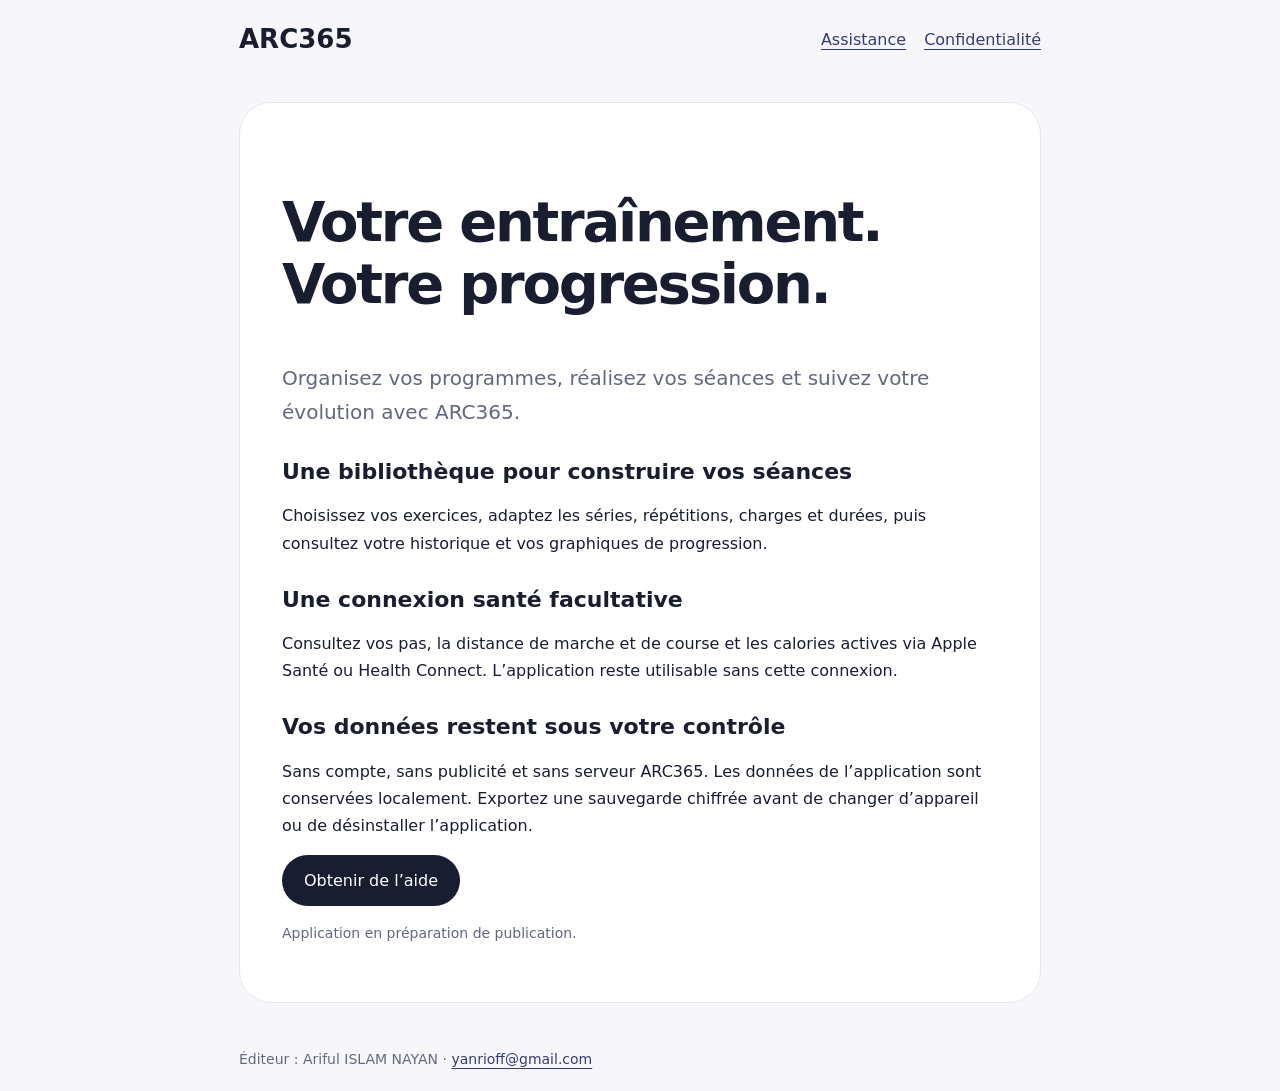
==== index.html @ 53406b8e "Publier la présentation, l’assistance et la confidentialité ARC365" ====
<!doctype html>
<html lang="fr"><head><meta charset="utf-8"><meta name="viewport" content="width=device-width,initial-scale=1"><title>Vos entraînements, sur votre appareil — ARC365</title><meta name="description" content="ARC365 : programmes d’entraînement, suivi des séances et activité quotidienne. Assistance et confidentialité."><link rel="stylesheet" href="style.css"></head>
<body><header><a class="brand" href="index.html">ARC365</a><nav aria-label="Navigation"><a href="support.html">Assistance</a><a href="privacy.html">Confidentialité</a></nav></header><main><article><h1>Votre entraînement.<br>Votre progression.</h1><p class="intro">Organisez vos programmes, réalisez vos séances et suivez votre évolution avec ARC365.</p><h2>Une bibliothèque pour construire vos séances</h2><p>Choisissez vos exercices, adaptez les séries, répétitions, charges et durées, puis consultez votre historique et vos graphiques de progression.</p><h2>Une connexion santé facultative</h2><p>Consultez vos pas, la distance de marche et de course et les calories actives via Apple Santé ou Health Connect. L’application reste utilisable sans cette connexion.</p><h2>Vos données restent sous votre contrôle</h2><p>Sans compte, sans publicité et sans serveur ARC365. Les données de l’application sont conservées localement. Exportez une sauvegarde chiffrée avant de changer d’appareil ou de désinstaller l’application.</p><p><a class="pill" href="support.html">Obtenir de l’aide</a></p><p class="date">Application en préparation de publication.</p></article></main><footer>Éditeur : Ariful ISLAM NAYAN · <a href="mailto:yanrioff@gmail.com">yanrioff@gmail.com</a></footer></body></html>
---- style.css ----
:root{font-family:system-ui,sans-serif;color:#191d30;background:#f7f7fb}*{box-sizing:border-box}body{margin:0}main,header,footer{max-width:850px;margin:auto;padding:24px}header{display:flex;align-items:center;justify-content:space-between;gap:20px;flex-wrap:wrap}a{color:#343b78;text-underline-offset:4px}nav{display:flex;gap:18px;flex-wrap:wrap}.brand{font-weight:850;font-size:26px;text-decoration:none;color:#191d30}h1{font-size:clamp(32px,7vw,56px);line-height:1.1;letter-spacing:-.04em}h2{font-size:22px;margin-top:30px}p,li{line-height:1.7}article{padding:clamp(22px,5vw,42px);background:white;border-radius:32px;border:1px solid #e7e7ef}.intro{font-size:20px;color:#62687d}.pill{display:inline-block;padding:12px 22px;background:#191d30;color:white;border-radius:999px;text-decoration:none}footer{font-size:14px;color:#62687d}.date{color:#62687d;font-size:14px}:focus-visible{outline:3px solid #6056b5;outline-offset:4px}
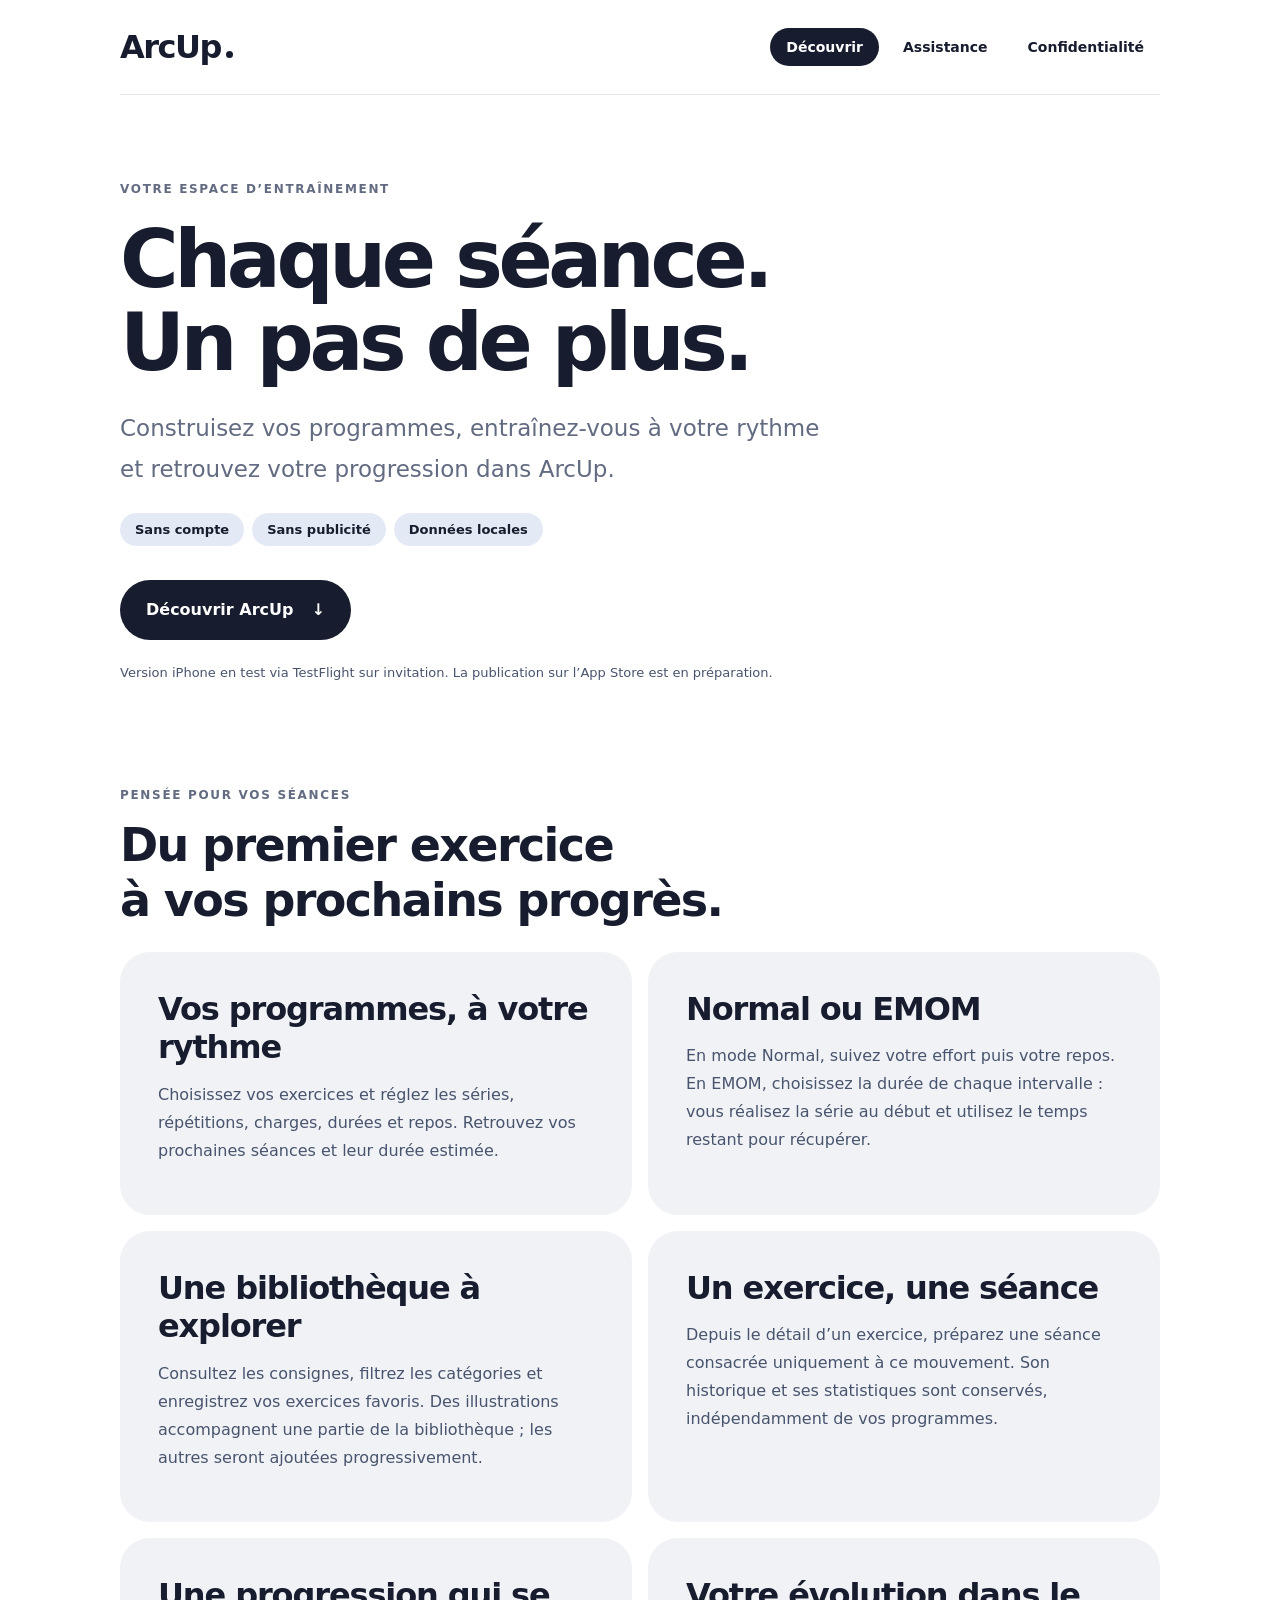
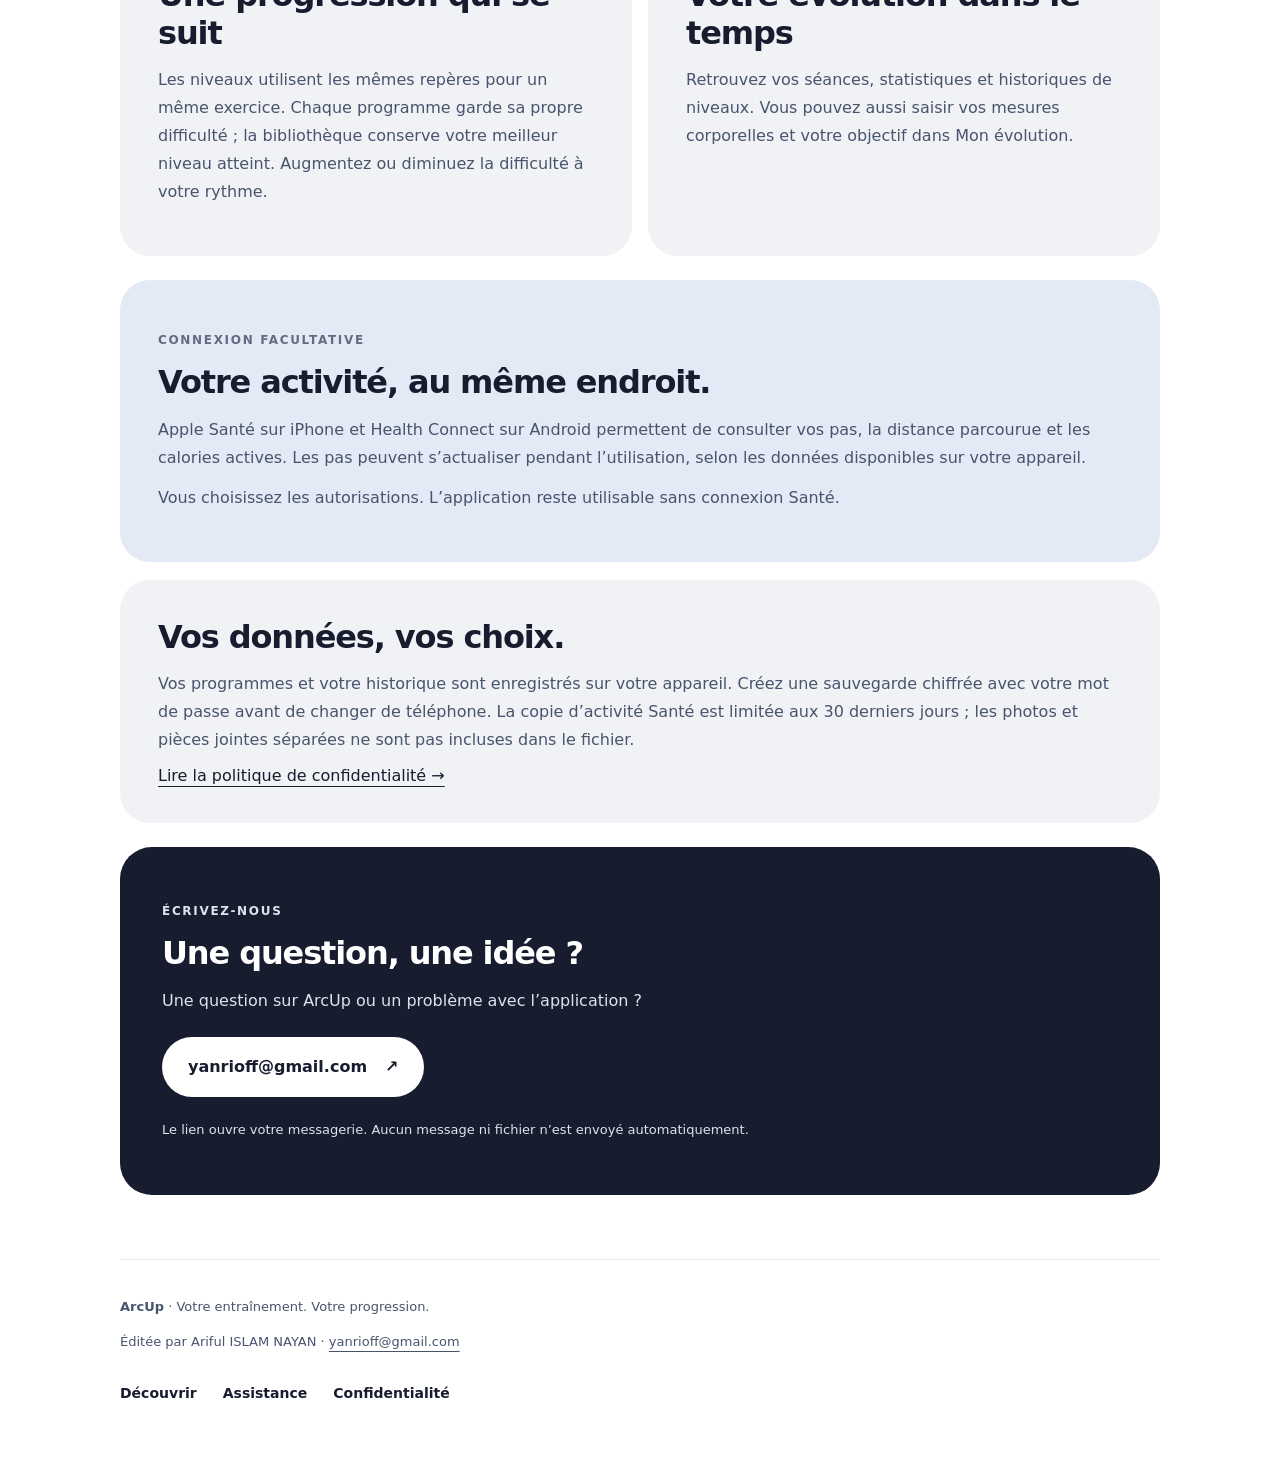
==== commit 88fa1623: "Mettre les pages publiques à jour pour ArcUp" ====
--- a/index.html
+++ b/index.html
@@ -1,3 +1,12 @@
 <!doctype html>
-<html lang="fr"><head><meta charset="utf-8"><meta name="viewport" content="width=device-width,initial-scale=1"><title>Vos entraînements, sur votre appareil — ARC365</title><meta name="description" content="ARC365 : programmes d’entraînement, suivi des séances et activité quotidienne. Assistance et confidentialité."><link rel="stylesheet" href="style.css"></head>
-<body><header><a class="brand" href="index.html">ARC365</a><nav aria-label="Navigation"><a href="support.html">Assistance</a><a href="privacy.html">Confidentialité</a></nav></header><main><article><h1>Votre entraînement.<br>Votre progression.</h1><p class="intro">Organisez vos programmes, réalisez vos séances et suivez votre évolution avec ARC365.</p><h2>Une bibliothèque pour construire vos séances</h2><p>Choisissez vos exercices, adaptez les séries, répétitions, charges et durées, puis consultez votre historique et vos graphiques de progression.</p><h2>Une connexion santé facultative</h2><p>Consultez vos pas, la distance de marche et de course et les calories actives via Apple Santé ou Health Connect. L’application reste utilisable sans cette connexion.</p><h2>Vos données restent sous votre contrôle</h2><p>Sans compte, sans publicité et sans serveur ARC365. Les données de l’application sont conservées localement. Exportez une sauvegarde chiffrée avant de changer d’appareil ou de désinstaller l’application.</p><p><a class="pill" href="support.html">Obtenir de l’aide</a></p><p class="date">Application en préparation de publication.</p></article></main><footer>Éditeur : Ariful ISLAM NAYAN · <a href="mailto:yanrioff@gmail.com">yanrioff@gmail.com</a></footer></body></html>+<html lang="fr"><head><meta charset="utf-8"><meta name="viewport" content="width=device-width,initial-scale=1"><meta name="color-scheme" content="light"><meta name="referrer" content="strict-origin-when-cross-origin"><title>Votre entraînement, votre progression — ArcUp</title><meta name="description" content="Programmes, séances Normal et EMOM, exercices favoris et suivi de progression. Découvrez ArcUp, sans compte ni publicité."><link rel="stylesheet" href="style.css"></head><body><a class="skip" href="#contenu">Aller au contenu</a><header><a class="brand" href="index.html">ArcUp<span class="brand-dot" aria-hidden="true"></span></a><nav aria-label="Navigation principale"><a href="index.html" aria-current="page">Découvrir</a><a href="support.html">Assistance</a><a href="privacy.html">Confidentialité</a></nav></header><main id="contenu">
+<section class="hero"><p class="eyebrow">Votre espace d’entraînement</p><h1>Chaque séance.<br>Un pas de plus.</h1><p class="intro">Construisez vos programmes, entraînez-vous à votre rythme et retrouvez votre progression dans ArcUp.</p><div class="pills"><span>Sans compte</span><span>Sans publicité</span><span>Données locales</span></div><a class="pill" href="#fonctionnalites">Découvrir ArcUp <span aria-hidden="true">↓</span></a><p class="small">Version iPhone en test via TestFlight sur invitation. La publication sur l’App Store est en préparation.</p></section>
+<div class="section-heading" id="fonctionnalites"><p class="eyebrow">Pensée pour vos séances</p><h2>Du premier exercice<br>à vos prochains progrès.</h2></div><div class="grid">
+<section class="card"><h2>Vos programmes, à votre rythme</h2><p>Choisissez vos exercices et réglez les séries, répétitions, charges, durées et repos. Retrouvez vos prochaines séances et leur durée estimée.</p></section>
+<section class="card"><h2>Normal ou EMOM</h2><p>En mode Normal, suivez votre effort puis votre repos. En EMOM, choisissez la durée de chaque intervalle : vous réalisez la série au début et utilisez le temps restant pour récupérer.</p></section>
+<section class="card"><h2>Une bibliothèque à explorer</h2><p>Consultez les consignes, filtrez les catégories et enregistrez vos exercices favoris. Des illustrations accompagnent une partie de la bibliothèque ; les autres seront ajoutées progressivement.</p></section>
+<section class="card"><h2>Un exercice, une séance</h2><p>Depuis le détail d’un exercice, préparez une séance consacrée uniquement à ce mouvement. Son historique et ses statistiques sont conservés, indépendamment de vos programmes.</p></section>
+<section class="card"><h2>Une progression qui se suit</h2><p>Les niveaux utilisent les mêmes repères pour un même exercice. Chaque programme garde sa propre difficulté ; la bibliothèque conserve votre meilleur niveau atteint. Augmentez ou diminuez la difficulté à votre rythme.</p></section>
+<section class="card"><h2>Votre évolution dans le temps</h2><p>Retrouvez vos séances, statistiques et historiques de niveaux. Vous pouvez aussi saisir vos mesures corporelles et votre objectif dans Mon évolution.</p></section></div>
+<section class="card tinted"><p class="eyebrow">Connexion facultative</p><h2>Votre activité, au même endroit.</h2><p>Apple Santé sur iPhone et Health Connect sur Android permettent de consulter vos pas, la distance parcourue et les calories actives. Les pas peuvent s’actualiser pendant l’utilisation, selon les données disponibles sur votre appareil.</p><p>Vous choisissez les autorisations. L’application reste utilisable sans connexion Santé.</p></section>
+<section class="card"><h2>Vos données, vos choix.</h2><p>Vos programmes et votre historique sont enregistrés sur votre appareil. Créez une sauvegarde chiffrée avec votre mot de passe avant de changer de téléphone. La copie d’activité Santé est limitée aux 30 derniers jours ; les photos et pièces jointes séparées ne sont pas incluses dans le fichier.</p><a href="privacy.html">Lire la politique de confidentialité →</a></section><section class="contact"><p class="eyebrow">Écrivez-nous</p><h2>Une question, une idée ?</h2><p>Une question sur ArcUp ou un problème avec l’application ?</p><a class="pill light" href="mailto:yanrioff@gmail.com?subject=Assistance%20ArcUp">yanrioff@gmail.com <span aria-hidden="true">↗</span></a><p class="small">Le lien ouvre votre messagerie. Aucun message ni fichier n’est envoyé automatiquement.</p></section></main><footer><p><strong>ArcUp</strong> · Votre entraînement. Votre progression.</p><p>Éditée par Ariful ISLAM NAYAN · <a href="mailto:yanrioff@gmail.com">yanrioff@gmail.com</a></p><nav aria-label="Liens utiles"><a href="index.html" aria-current="page">Découvrir</a><a href="support.html">Assistance</a><a href="privacy.html">Confidentialité</a></nav></footer></body></html>
--- a/style.css
+++ b/style.css
@@ -1 +1 @@
-:root{font-family:system-ui,sans-serif;color:#191d30;background:#f7f7fb}*{box-sizing:border-box}body{margin:0}main,header,footer{max-width:850px;margin:auto;padding:24px}header{display:flex;align-items:center;justify-content:space-between;gap:20px;flex-wrap:wrap}a{color:#343b78;text-underline-offset:4px}nav{display:flex;gap:18px;flex-wrap:wrap}.brand{font-weight:850;font-size:26px;text-decoration:none;color:#191d30}h1{font-size:clamp(32px,7vw,56px);line-height:1.1;letter-spacing:-.04em}h2{font-size:22px;margin-top:30px}p,li{line-height:1.7}article{padding:clamp(22px,5vw,42px);background:white;border-radius:32px;border:1px solid #e7e7ef}.intro{font-size:20px;color:#62687d}.pill{display:inline-block;padding:12px 22px;background:#191d30;color:white;border-radius:999px;text-decoration:none}footer{font-size:14px;color:#62687d}.date{color:#62687d;font-size:14px}:focus-visible{outline:3px solid #6056b5;outline-offset:4px}
+:root{font-family:system-ui,-apple-system,BlinkMacSystemFont,"Segoe UI",sans-serif;color:#171c2e;background:#fff;font-synthesis:none}*{box-sizing:border-box}body{margin:0}header,main,footer{width:min(100% - 40px,1040px);margin:auto}header{padding:28px 0;display:flex;justify-content:space-between;align-items:center;gap:24px;flex-wrap:wrap;border-bottom:1px solid #e2e6ee}a{color:inherit;text-underline-offset:5px}nav{display:flex;flex-wrap:wrap;gap:8px}nav a{padding:11px 16px;border-radius:999px;text-decoration:none;font-size:14px;font-weight:650}nav a[aria-current=page]{background:#171c2e;color:#fff}.brand{font-size:32px;font-weight:850;text-decoration:none;letter-spacing:-1.5px;display:flex;gap:5px;align-items:baseline}.brand-dot{width:7px;height:7px;border-radius:50%;background:#171c2e}main{padding-bottom:40px}.hero{padding:72px 0 48px;max-width:850px}.hero.compact{padding:56px 0 30px}h1{font-size:clamp(40px,7.5vw,80px);line-height:1.04;letter-spacing:-.055em;margin:18px 0 24px}h2{font-size:clamp(23px,3vw,32px);line-height:1.2;letter-spacing:-.035em;margin:0 0 14px}p{line-height:1.75;margin:12px 0;color:#48546d}.intro{font-size:clamp(18px,2.5vw,23px);max-width:710px;color:#626b81}.eyebrow{font-size:12px;text-transform:uppercase;letter-spacing:.14em;font-weight:750;color:#626b81}.pills{display:flex;flex-wrap:wrap;gap:8px;margin:24px 0}.pills span{background:#e4eaf5;padding:9px 15px;border-radius:999px;font-size:13px;font-weight:650}.pill{display:inline-flex;align-items:center;justify-content:center;gap:18px;min-height:60px;padding:18px 26px;border-radius:999px;background:#171c2e;color:#fff;font-weight:750;text-decoration:none;margin:10px 0}.pill.light{background:white;color:#171c2e;overflow-wrap:anywhere}.small{font-size:13px;max-width:670px}.section-heading{margin:40px 0 24px}.section-heading h2{font-size:clamp(30px,5vw,46px)}.grid{display:grid;grid-template-columns:repeat(2,minmax(0,1fr));gap:16px;margin:0 0 24px}.card{padding:clamp(24px,4vw,38px);border-radius:30px;background:#f0f2f6;margin:18px 0}.grid .card{margin:0}.tinted{background:#e4eaf5}.contact{border-radius:32px;background:#171c2e;color:white;padding:clamp(26px,4vw,42px);margin:24px 0}.contact p{color:#dde2ed}.contact h2{color:white}footer{border-top:1px solid #e2e6ee;padding:24px 0 36px;font-size:13px}footer nav{margin:20px 0}footer nav a{padding-left:0;padding-right:18px;background:none!important;color:#171c2e!important}a:focus-visible{outline:3px solid #687da7;outline-offset:5px}.skip{position:absolute;left:20px;top:-80px;padding:12px;background:white}.skip:focus{top:8px;z-index:10}@media(max-width:640px){header,main,footer{width:calc(100% - 32px)}header{gap:18px;padding:24px 0}header nav{gap:2px}nav a{padding:10px 12px;font-size:13px}.hero{padding:42px 0 26px}.grid{grid-template-columns:1fr}.card{border-radius:26px}.pill{width:100%;font-size:15px}.hero .small{margin-top:18px}.contact{border-radius:26px}}@media(prefers-reduced-motion:no-preference){html{scroll-behavior:smooth}}
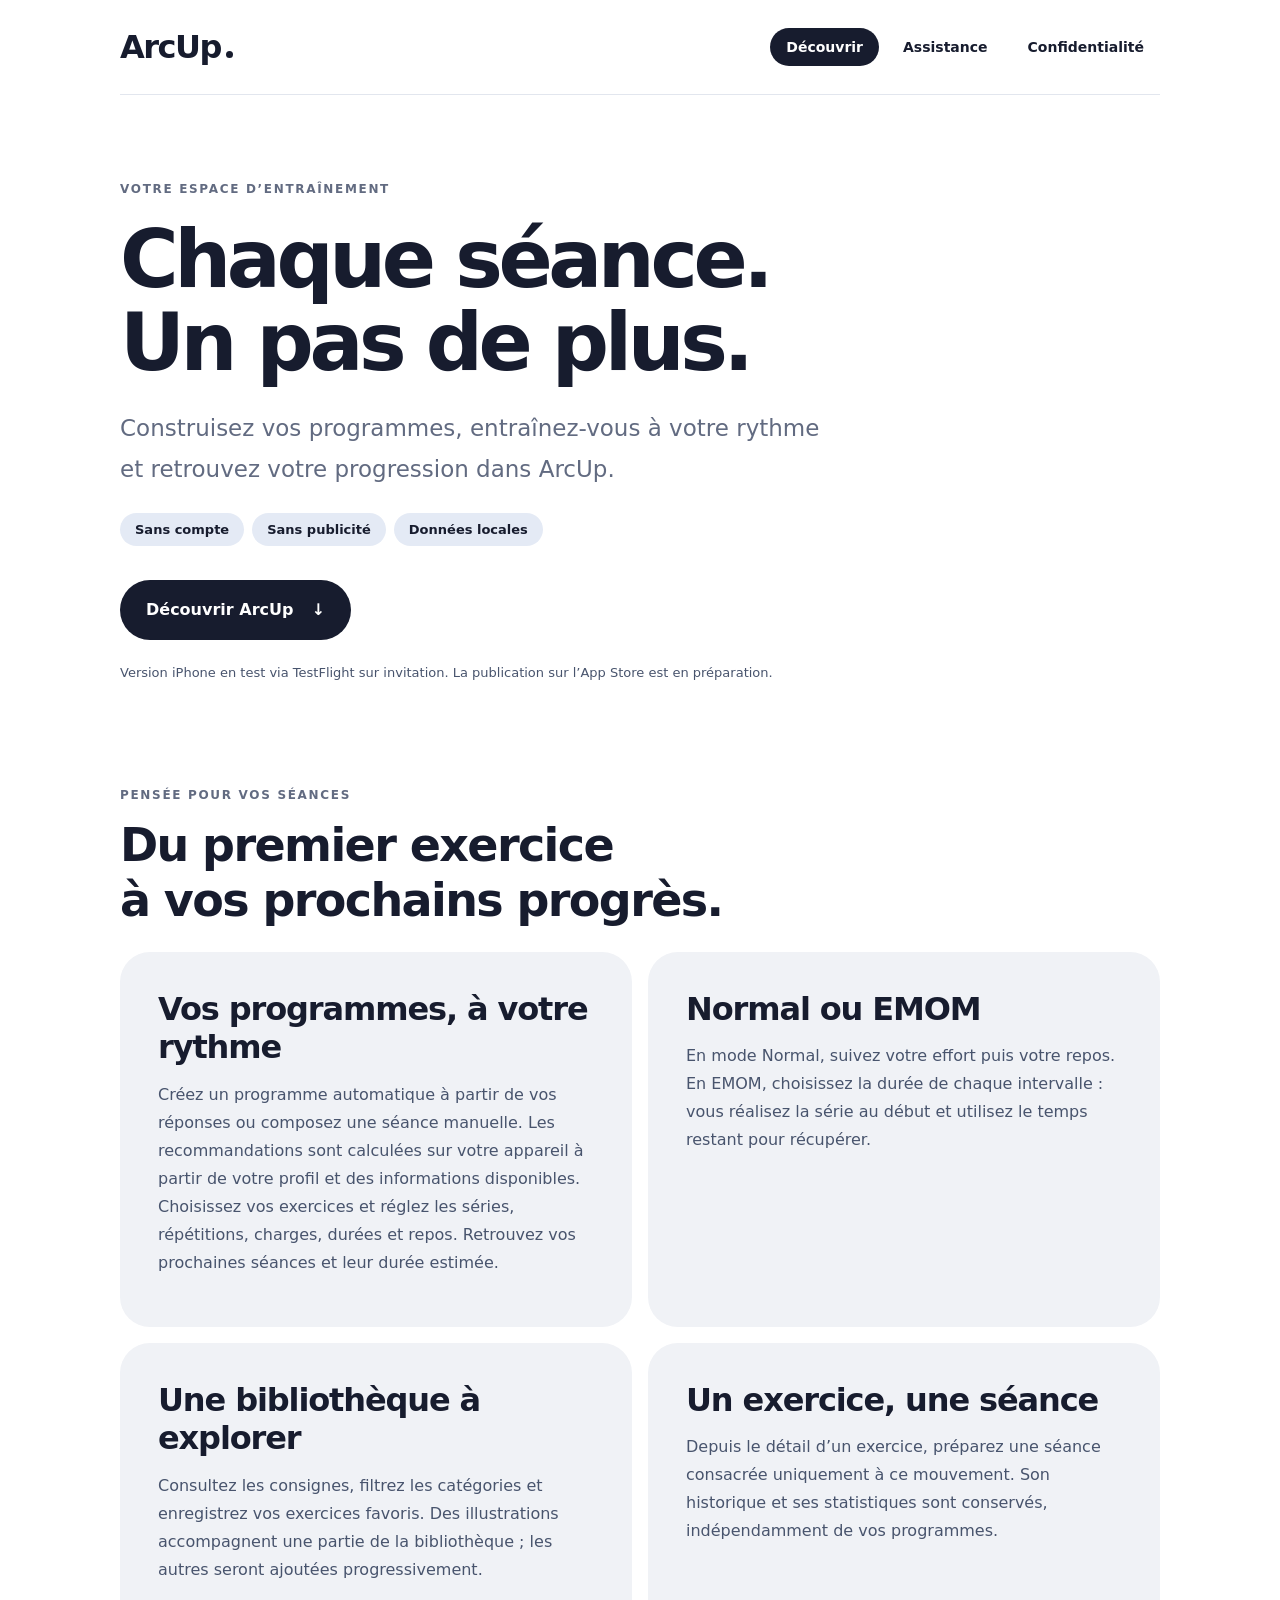
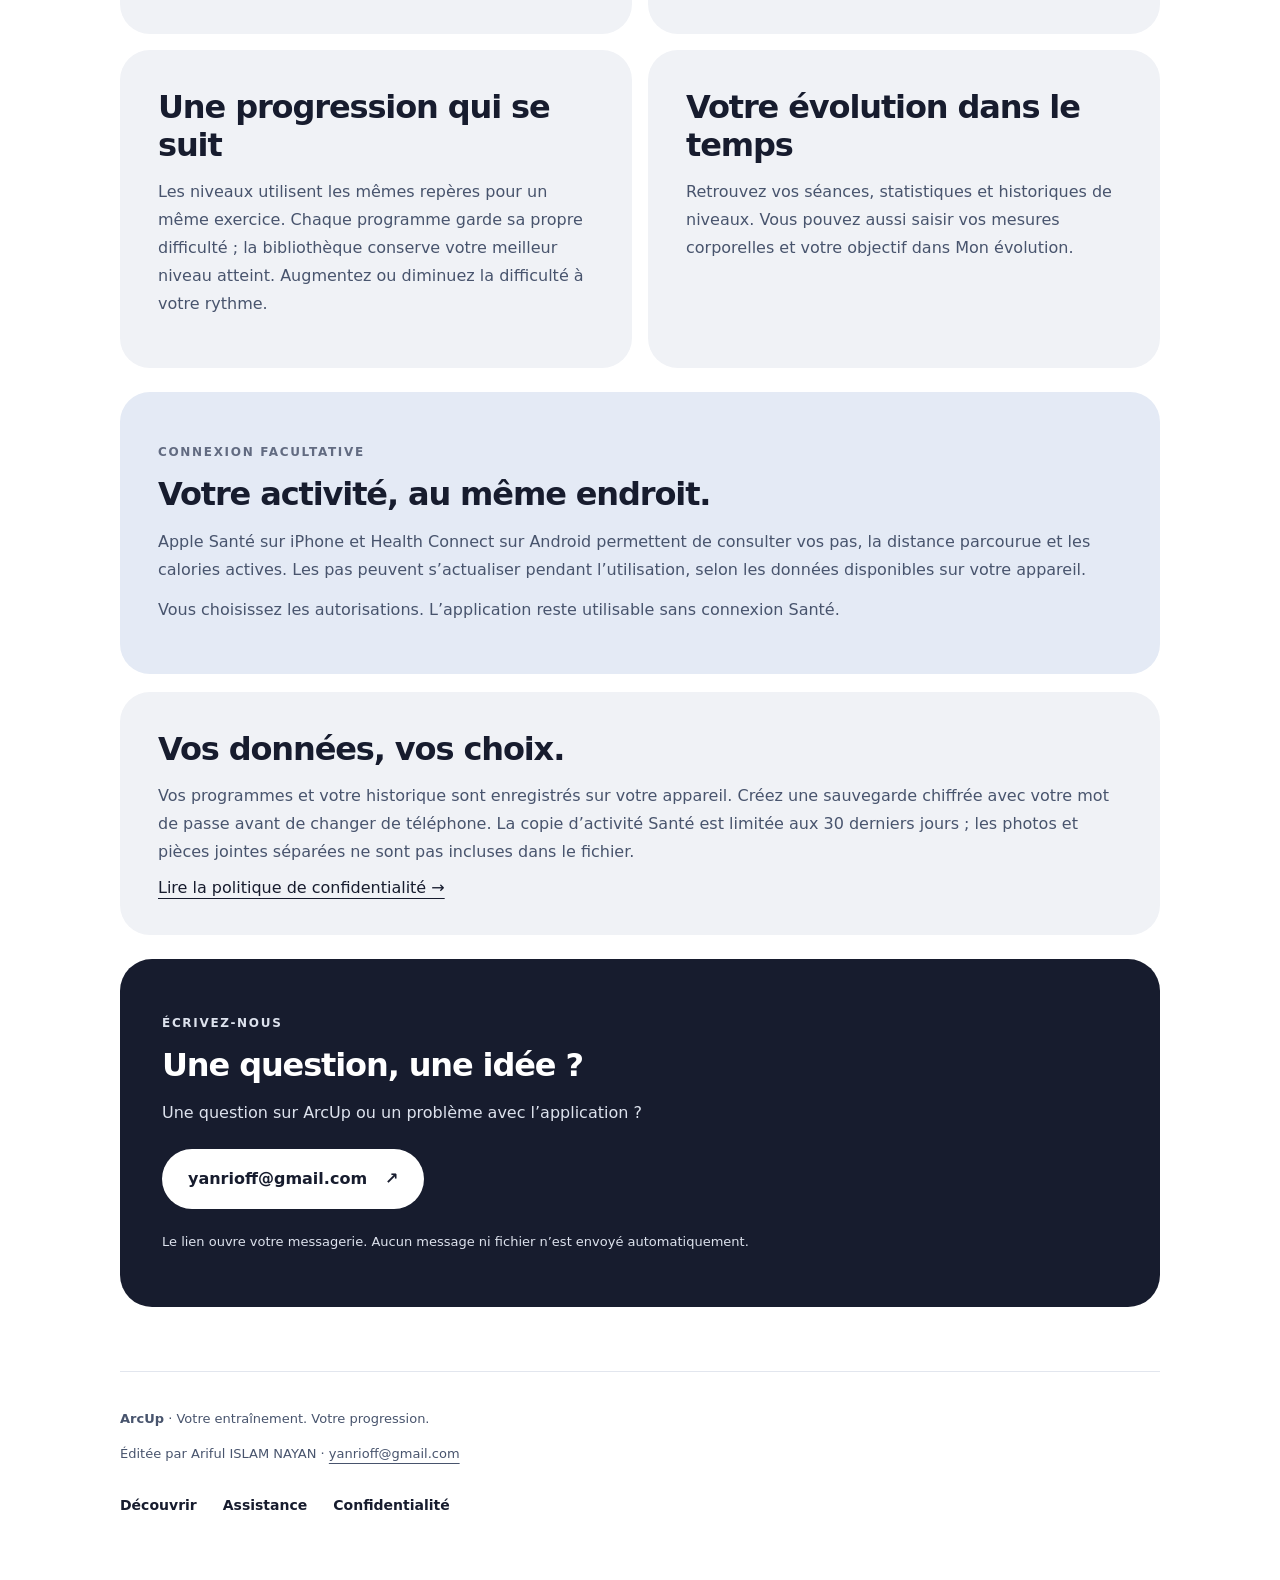
==== commit df132396: "Clarifier la personnalisation locale et la confidentialité" ====
--- a/index.html
+++ b/index.html
@@ -2,7 +2,7 @@
 <html lang="fr"><head><meta charset="utf-8"><meta name="viewport" content="width=device-width,initial-scale=1"><meta name="color-scheme" content="light"><meta name="referrer" content="strict-origin-when-cross-origin"><title>Votre entraînement, votre progression — ArcUp</title><meta name="description" content="Programmes, séances Normal et EMOM, exercices favoris et suivi de progression. Découvrez ArcUp, sans compte ni publicité."><link rel="stylesheet" href="style.css"></head><body><a class="skip" href="#contenu">Aller au contenu</a><header><a class="brand" href="index.html">ArcUp<span class="brand-dot" aria-hidden="true"></span></a><nav aria-label="Navigation principale"><a href="index.html" aria-current="page">Découvrir</a><a href="support.html">Assistance</a><a href="privacy.html">Confidentialité</a></nav></header><main id="contenu">
 <section class="hero"><p class="eyebrow">Votre espace d’entraînement</p><h1>Chaque séance.<br>Un pas de plus.</h1><p class="intro">Construisez vos programmes, entraînez-vous à votre rythme et retrouvez votre progression dans ArcUp.</p><div class="pills"><span>Sans compte</span><span>Sans publicité</span><span>Données locales</span></div><a class="pill" href="#fonctionnalites">Découvrir ArcUp <span aria-hidden="true">↓</span></a><p class="small">Version iPhone en test via TestFlight sur invitation. La publication sur l’App Store est en préparation.</p></section>
 <div class="section-heading" id="fonctionnalites"><p class="eyebrow">Pensée pour vos séances</p><h2>Du premier exercice<br>à vos prochains progrès.</h2></div><div class="grid">
-<section class="card"><h2>Vos programmes, à votre rythme</h2><p>Choisissez vos exercices et réglez les séries, répétitions, charges, durées et repos. Retrouvez vos prochaines séances et leur durée estimée.</p></section>
+<section class="card"><h2>Vos programmes, à votre rythme</h2><p>Créez un programme automatique à partir de vos réponses ou composez une séance manuelle. Les recommandations sont calculées sur votre appareil à partir de votre profil et des informations disponibles. Choisissez vos exercices et réglez les séries, répétitions, charges, durées et repos. Retrouvez vos prochaines séances et leur durée estimée.</p></section>
 <section class="card"><h2>Normal ou EMOM</h2><p>En mode Normal, suivez votre effort puis votre repos. En EMOM, choisissez la durée de chaque intervalle : vous réalisez la série au début et utilisez le temps restant pour récupérer.</p></section>
 <section class="card"><h2>Une bibliothèque à explorer</h2><p>Consultez les consignes, filtrez les catégories et enregistrez vos exercices favoris. Des illustrations accompagnent une partie de la bibliothèque ; les autres seront ajoutées progressivement.</p></section>
 <section class="card"><h2>Un exercice, une séance</h2><p>Depuis le détail d’un exercice, préparez une séance consacrée uniquement à ce mouvement. Son historique et ses statistiques sont conservés, indépendamment de vos programmes.</p></section>
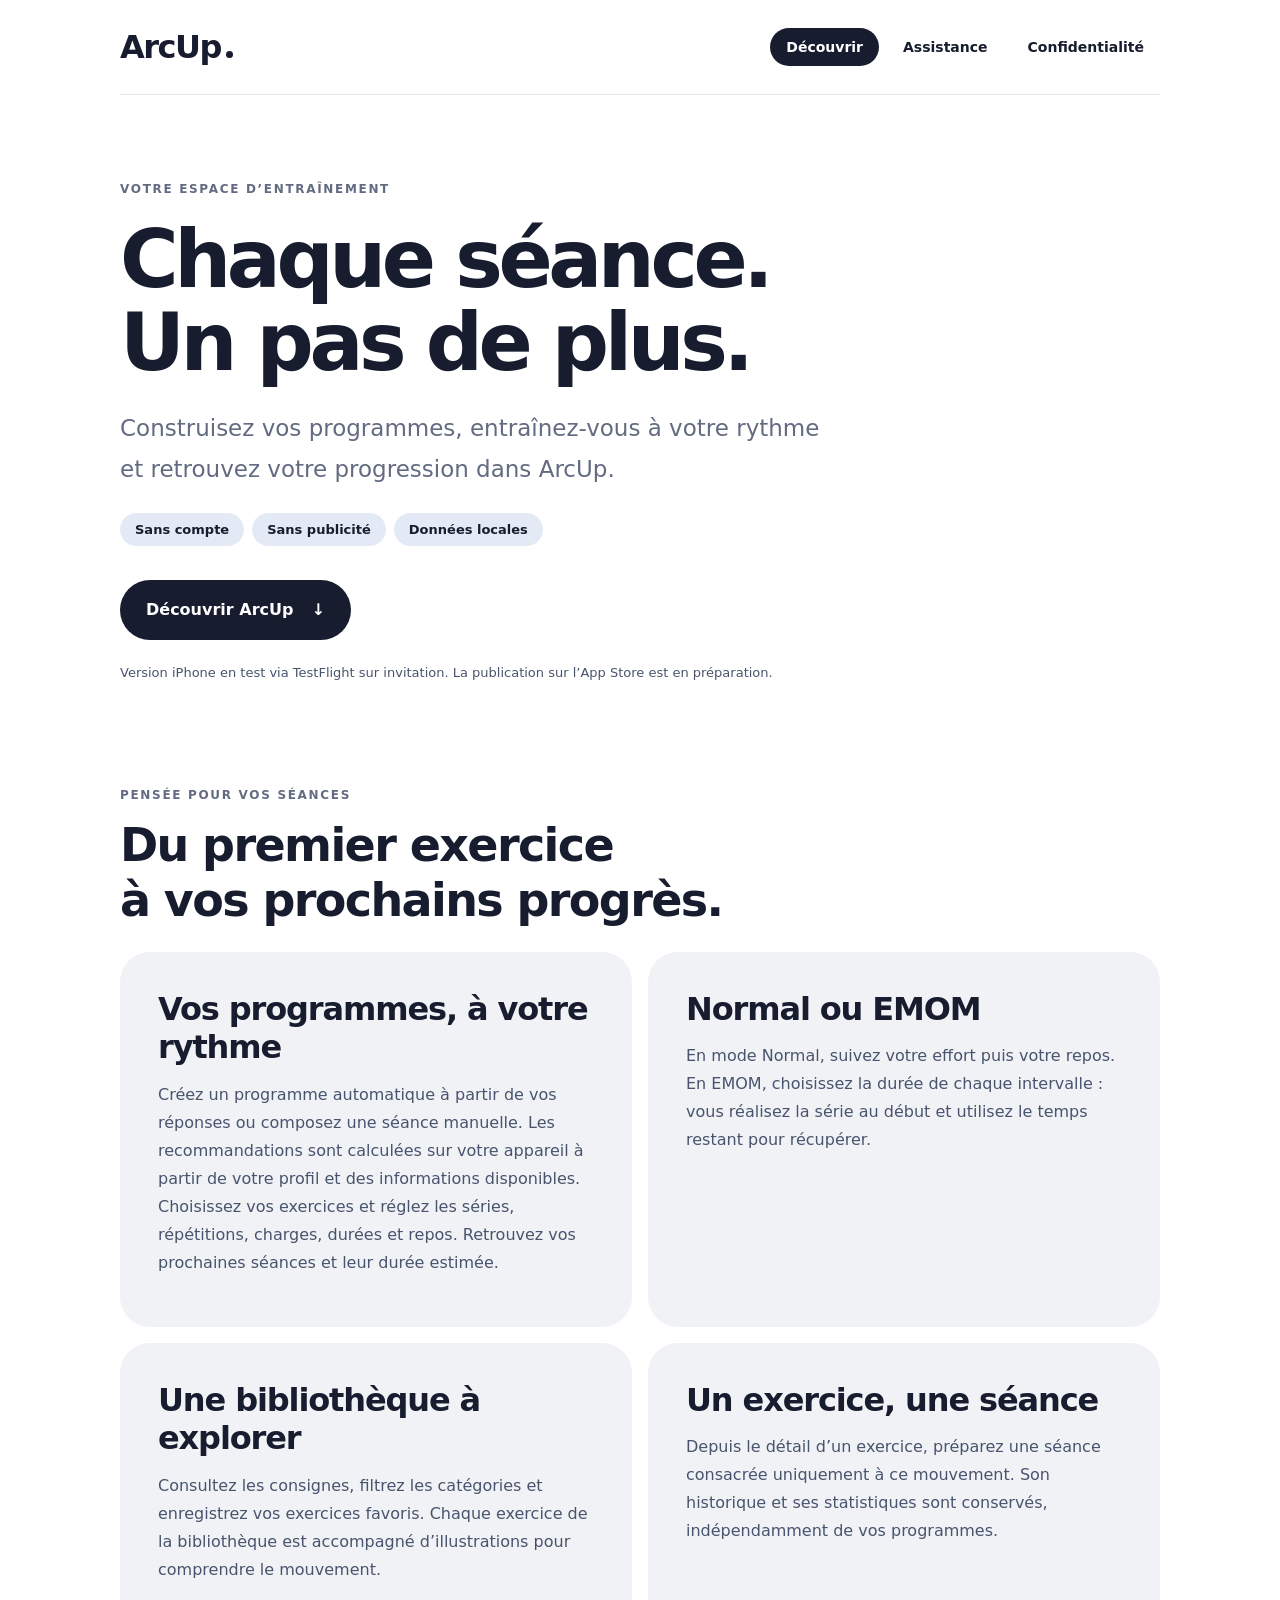
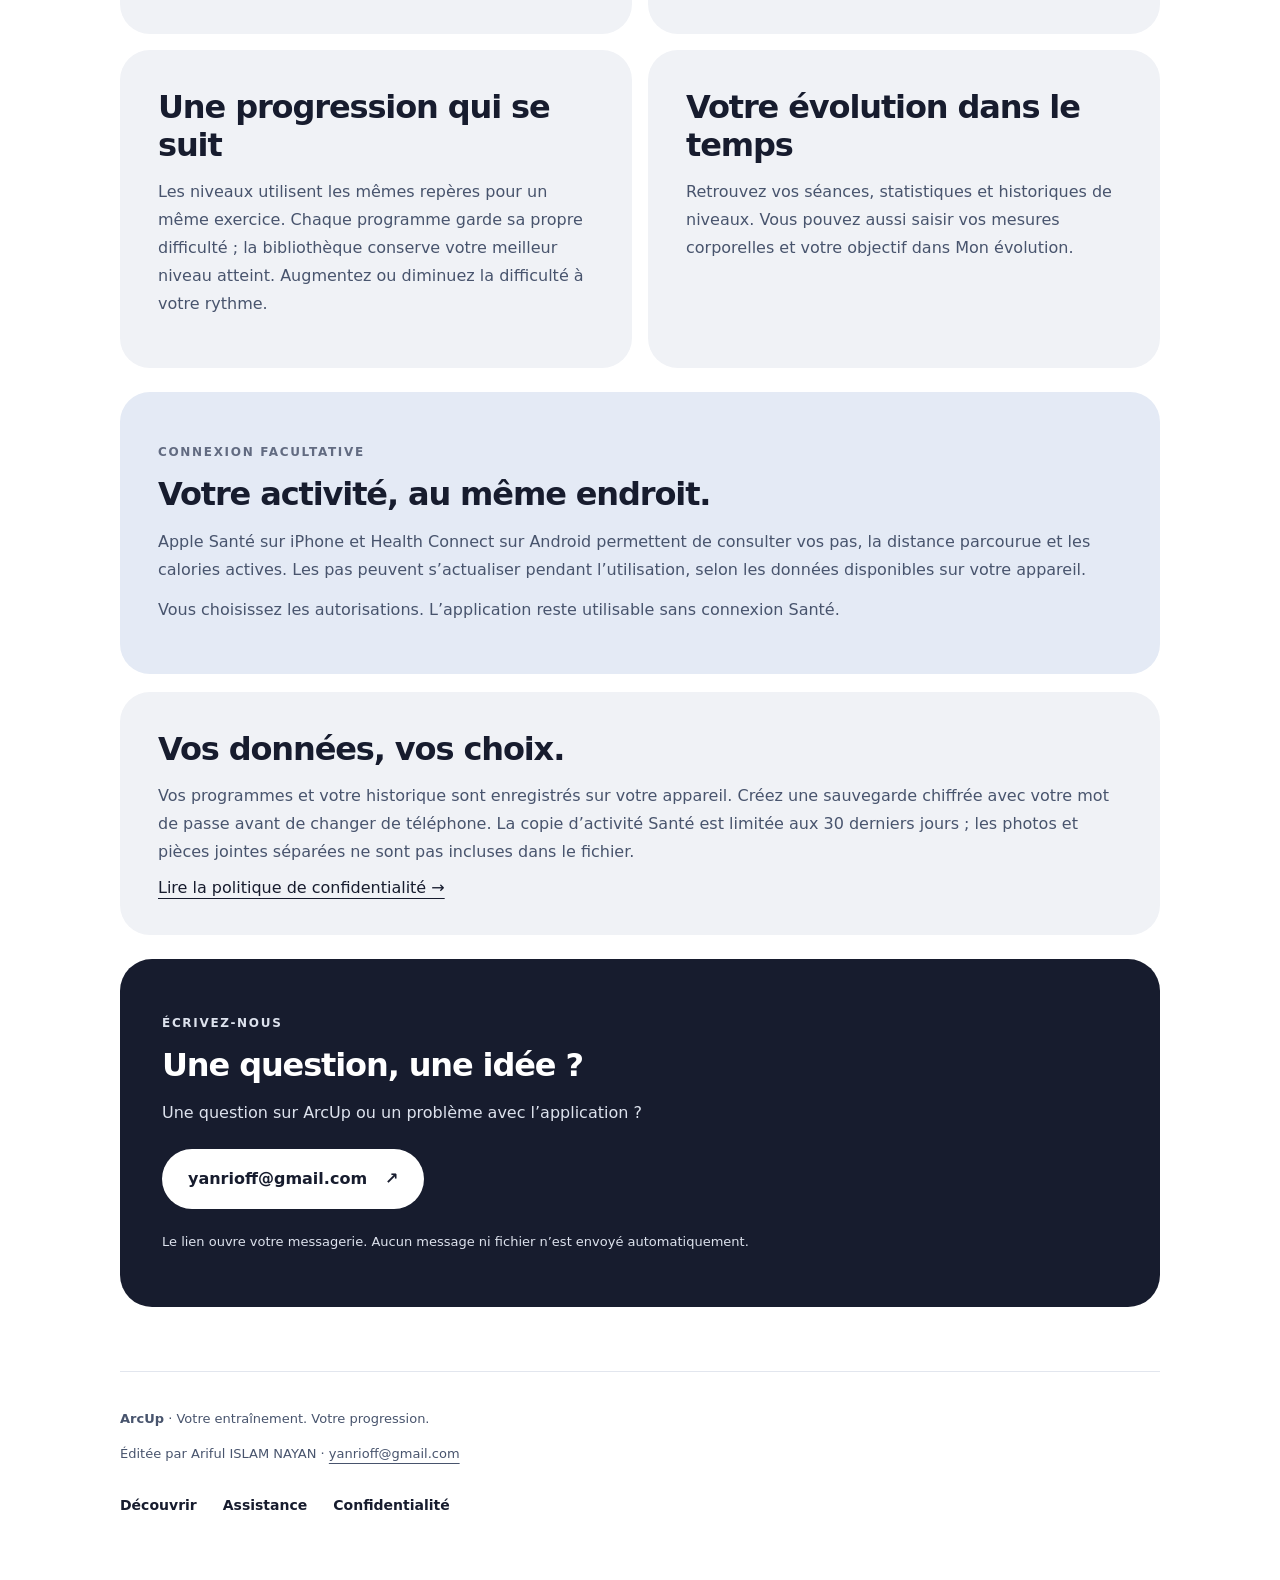
==== commit 62484f4c: "Actualiser la présentation de la bibliothèque illustrée" ====
--- a/index.html
+++ b/index.html
@@ -4,9 +4,10 @@
 <div class="section-heading" id="fonctionnalites"><p class="eyebrow">Pensée pour vos séances</p><h2>Du premier exercice<br>à vos prochains progrès.</h2></div><div class="grid">
 <section class="card"><h2>Vos programmes, à votre rythme</h2><p>Créez un programme automatique à partir de vos réponses ou composez une séance manuelle. Les recommandations sont calculées sur votre appareil à partir de votre profil et des informations disponibles. Choisissez vos exercices et réglez les séries, répétitions, charges, durées et repos. Retrouvez vos prochaines séances et leur durée estimée.</p></section>
 <section class="card"><h2>Normal ou EMOM</h2><p>En mode Normal, suivez votre effort puis votre repos. En EMOM, choisissez la durée de chaque intervalle : vous réalisez la série au début et utilisez le temps restant pour récupérer.</p></section>
-<section class="card"><h2>Une bibliothèque à explorer</h2><p>Consultez les consignes, filtrez les catégories et enregistrez vos exercices favoris. Des illustrations accompagnent une partie de la bibliothèque ; les autres seront ajoutées progressivement.</p></section>
+<section class="card"><h2>Une bibliothèque à explorer</h2><p>Consultez les consignes, filtrez les catégories et enregistrez vos exercices favoris. Chaque exercice de la bibliothèque est accompagné d’illustrations pour comprendre le mouvement.</p></section>
 <section class="card"><h2>Un exercice, une séance</h2><p>Depuis le détail d’un exercice, préparez une séance consacrée uniquement à ce mouvement. Son historique et ses statistiques sont conservés, indépendamment de vos programmes.</p></section>
 <section class="card"><h2>Une progression qui se suit</h2><p>Les niveaux utilisent les mêmes repères pour un même exercice. Chaque programme garde sa propre difficulté ; la bibliothèque conserve votre meilleur niveau atteint. Augmentez ou diminuez la difficulté à votre rythme.</p></section>
 <section class="card"><h2>Votre évolution dans le temps</h2><p>Retrouvez vos séances, statistiques et historiques de niveaux. Vous pouvez aussi saisir vos mesures corporelles et votre objectif dans Mon évolution.</p></section></div>
 <section class="card tinted"><p class="eyebrow">Connexion facultative</p><h2>Votre activité, au même endroit.</h2><p>Apple Santé sur iPhone et Health Connect sur Android permettent de consulter vos pas, la distance parcourue et les calories actives. Les pas peuvent s’actualiser pendant l’utilisation, selon les données disponibles sur votre appareil.</p><p>Vous choisissez les autorisations. L’application reste utilisable sans connexion Santé.</p></section>
 <section class="card"><h2>Vos données, vos choix.</h2><p>Vos programmes et votre historique sont enregistrés sur votre appareil. Créez une sauvegarde chiffrée avec votre mot de passe avant de changer de téléphone. La copie d’activité Santé est limitée aux 30 derniers jours ; les photos et pièces jointes séparées ne sont pas incluses dans le fichier.</p><a href="privacy.html">Lire la politique de confidentialité →</a></section><section class="contact"><p class="eyebrow">Écrivez-nous</p><h2>Une question, une idée ?</h2><p>Une question sur ArcUp ou un problème avec l’application ?</p><a class="pill light" href="mailto:yanrioff@gmail.com?subject=Assistance%20ArcUp">yanrioff@gmail.com <span aria-hidden="true">↗</span></a><p class="small">Le lien ouvre votre messagerie. Aucun message ni fichier n’est envoyé automatiquement.</p></section></main><footer><p><strong>ArcUp</strong> · Votre entraînement. Votre progression.</p><p>Éditée par Ariful ISLAM NAYAN · <a href="mailto:yanrioff@gmail.com">yanrioff@gmail.com</a></p><nav aria-label="Liens utiles"><a href="index.html" aria-current="page">Découvrir</a><a href="support.html">Assistance</a><a href="privacy.html">Confidentialité</a></nav></footer></body></html>
+
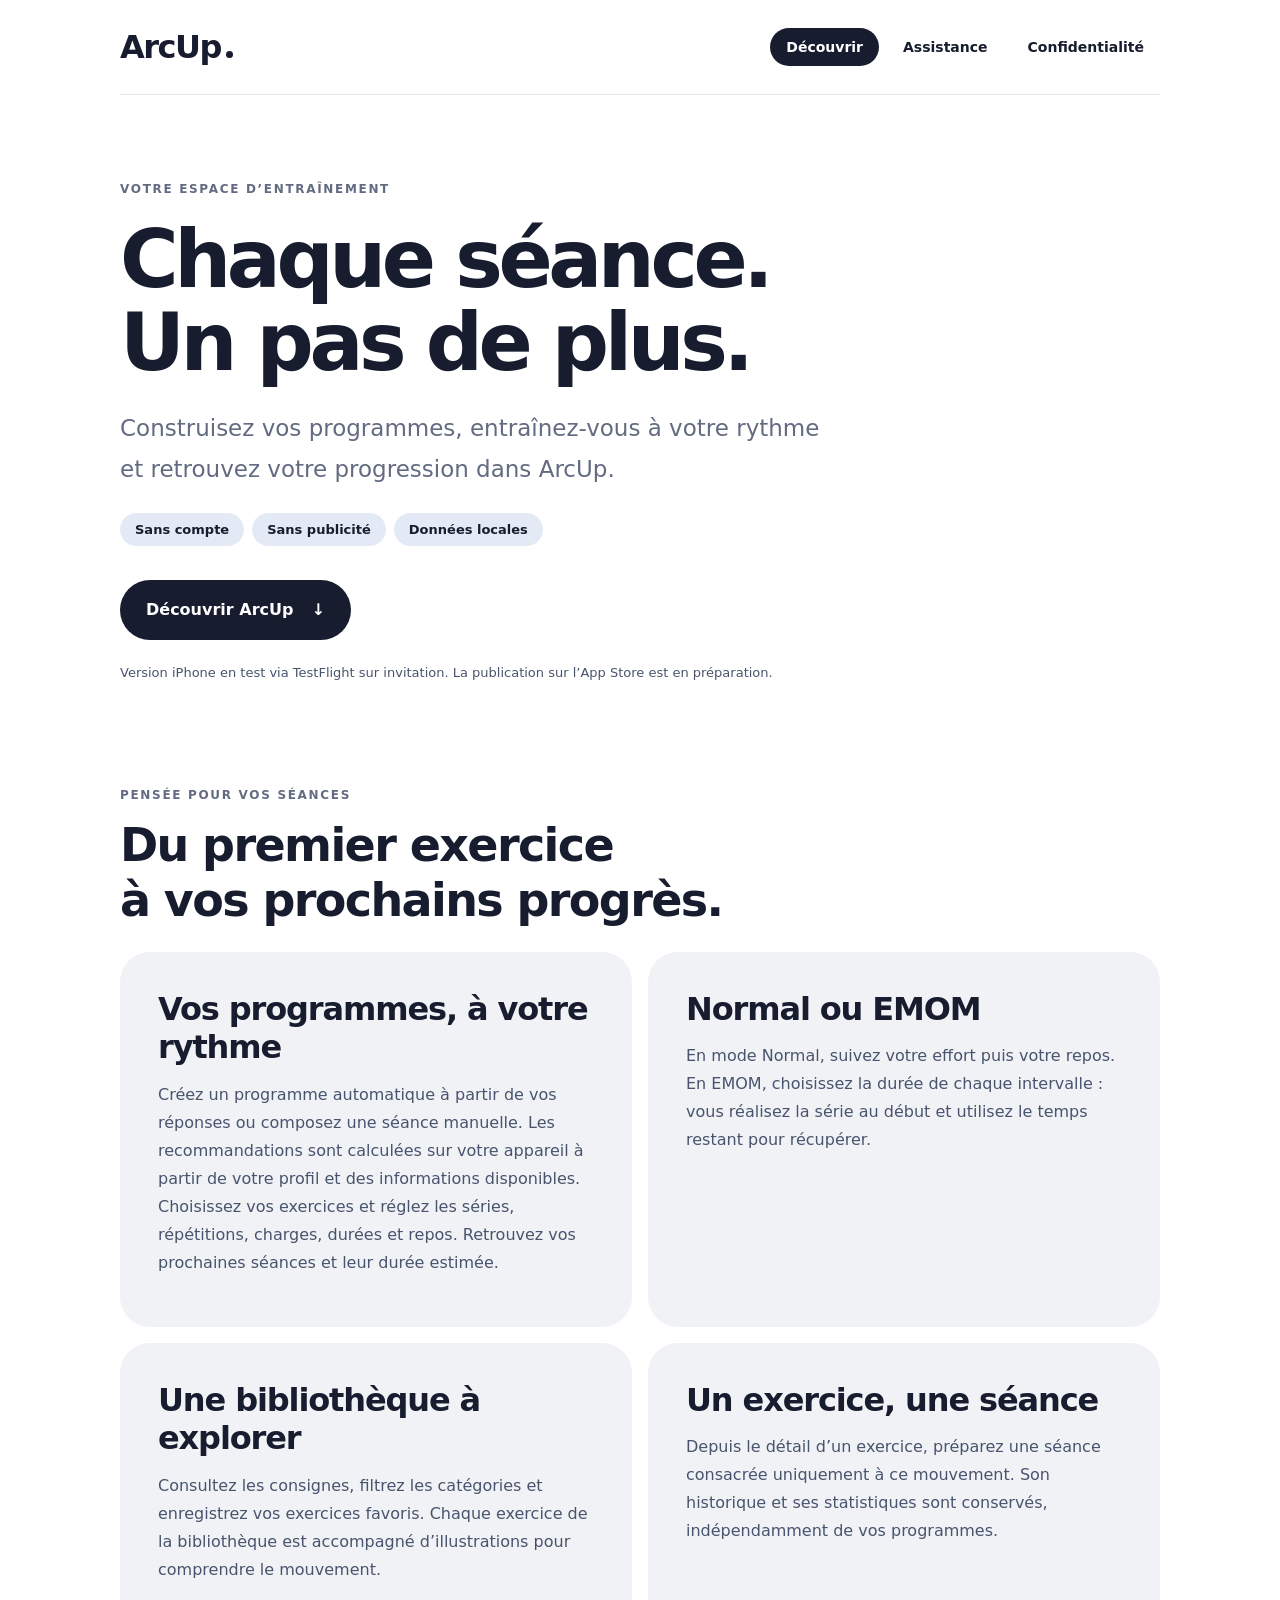
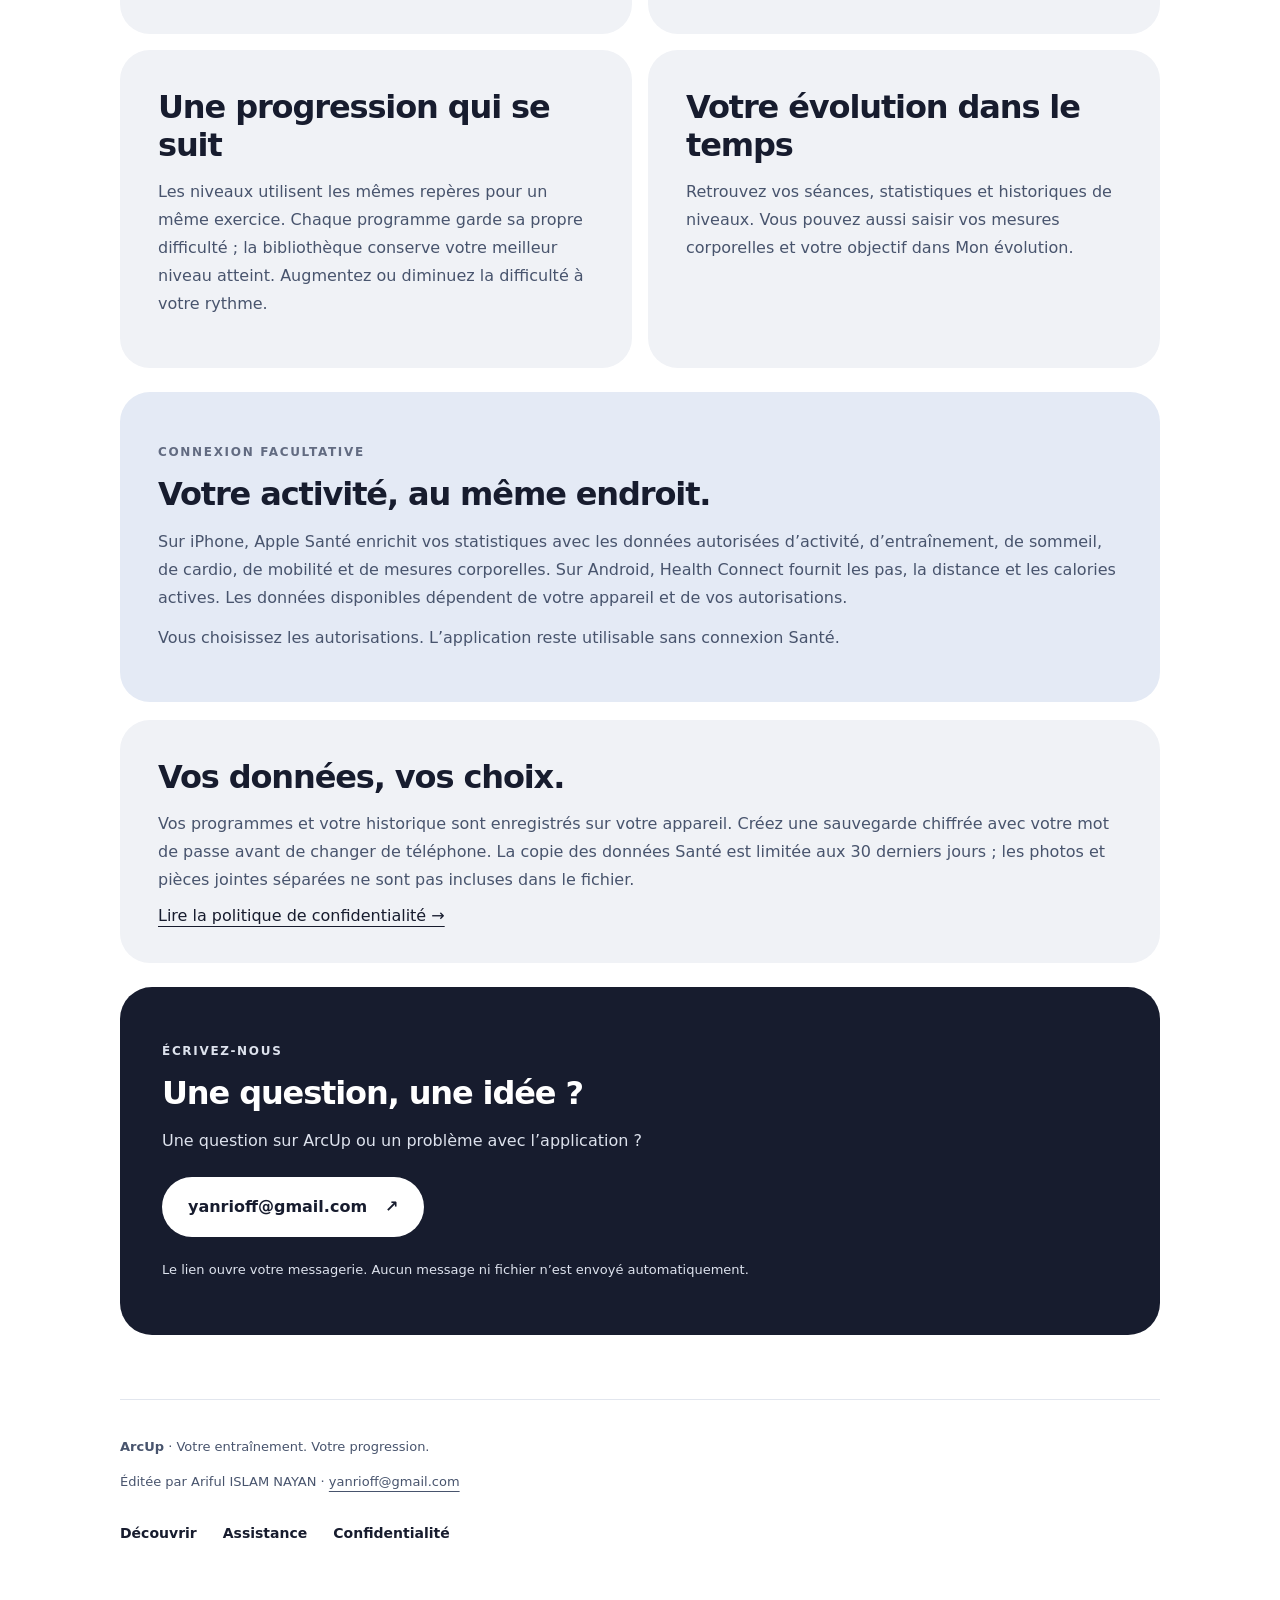
==== commit e00d4802: "Actualiser Santé, confidentialité et assistance ArcUp" ====
--- a/index.html
+++ b/index.html
@@ -8,6 +8,5 @@
 <section class="card"><h2>Un exercice, une séance</h2><p>Depuis le détail d’un exercice, préparez une séance consacrée uniquement à ce mouvement. Son historique et ses statistiques sont conservés, indépendamment de vos programmes.</p></section>
 <section class="card"><h2>Une progression qui se suit</h2><p>Les niveaux utilisent les mêmes repères pour un même exercice. Chaque programme garde sa propre difficulté ; la bibliothèque conserve votre meilleur niveau atteint. Augmentez ou diminuez la difficulté à votre rythme.</p></section>
 <section class="card"><h2>Votre évolution dans le temps</h2><p>Retrouvez vos séances, statistiques et historiques de niveaux. Vous pouvez aussi saisir vos mesures corporelles et votre objectif dans Mon évolution.</p></section></div>
-<section class="card tinted"><p class="eyebrow">Connexion facultative</p><h2>Votre activité, au même endroit.</h2><p>Apple Santé sur iPhone et Health Connect sur Android permettent de consulter vos pas, la distance parcourue et les calories actives. Les pas peuvent s’actualiser pendant l’utilisation, selon les données disponibles sur votre appareil.</p><p>Vous choisissez les autorisations. L’application reste utilisable sans connexion Santé.</p></section>
-<section class="card"><h2>Vos données, vos choix.</h2><p>Vos programmes et votre historique sont enregistrés sur votre appareil. Créez une sauvegarde chiffrée avec votre mot de passe avant de changer de téléphone. La copie d’activité Santé est limitée aux 30 derniers jours ; les photos et pièces jointes séparées ne sont pas incluses dans le fichier.</p><a href="privacy.html">Lire la politique de confidentialité →</a></section><section class="contact"><p class="eyebrow">Écrivez-nous</p><h2>Une question, une idée ?</h2><p>Une question sur ArcUp ou un problème avec l’application ?</p><a class="pill light" href="mailto:yanrioff@gmail.com?subject=Assistance%20ArcUp">yanrioff@gmail.com <span aria-hidden="true">↗</span></a><p class="small">Le lien ouvre votre messagerie. Aucun message ni fichier n’est envoyé automatiquement.</p></section></main><footer><p><strong>ArcUp</strong> · Votre entraînement. Votre progression.</p><p>Éditée par Ariful ISLAM NAYAN · <a href="mailto:yanrioff@gmail.com">yanrioff@gmail.com</a></p><nav aria-label="Liens utiles"><a href="index.html" aria-current="page">Découvrir</a><a href="support.html">Assistance</a><a href="privacy.html">Confidentialité</a></nav></footer></body></html>
-
+<section class="card tinted"><p class="eyebrow">Connexion facultative</p><h2>Votre activité, au même endroit.</h2><p>Sur iPhone, Apple Santé enrichit vos statistiques avec les données autorisées d’activité, d’entraînement, de sommeil, de cardio, de mobilité et de mesures corporelles. Sur Android, Health Connect fournit les pas, la distance et les calories actives. Les données disponibles dépendent de votre appareil et de vos autorisations.</p><p>Vous choisissez les autorisations. L’application reste utilisable sans connexion Santé.</p></section>
+<section class="card"><h2>Vos données, vos choix.</h2><p>Vos programmes et votre historique sont enregistrés sur votre appareil. Créez une sauvegarde chiffrée avec votre mot de passe avant de changer de téléphone. La copie des données Santé est limitée aux 30 derniers jours ; les photos et pièces jointes séparées ne sont pas incluses dans le fichier.</p><a href="privacy.html">Lire la politique de confidentialité →</a></section><section class="contact"><p class="eyebrow">Écrivez-nous</p><h2>Une question, une idée ?</h2><p>Une question sur ArcUp ou un problème avec l’application ?</p><a class="pill light" href="mailto:yanrioff@gmail.com?subject=Assistance%20ArcUp">yanrioff@gmail.com <span aria-hidden="true">↗</span></a><p class="small">Le lien ouvre votre messagerie. Aucun message ni fichier n’est envoyé automatiquement.</p></section></main><footer><p><strong>ArcUp</strong> · Votre entraînement. Votre progression.</p><p>Éditée par Ariful ISLAM NAYAN · <a href="mailto:yanrioff@gmail.com">yanrioff@gmail.com</a></p><nav aria-label="Liens utiles"><a href="index.html" aria-current="page">Découvrir</a><a href="support.html">Assistance</a><a href="privacy.html">Confidentialité</a></nav></footer></body></html>
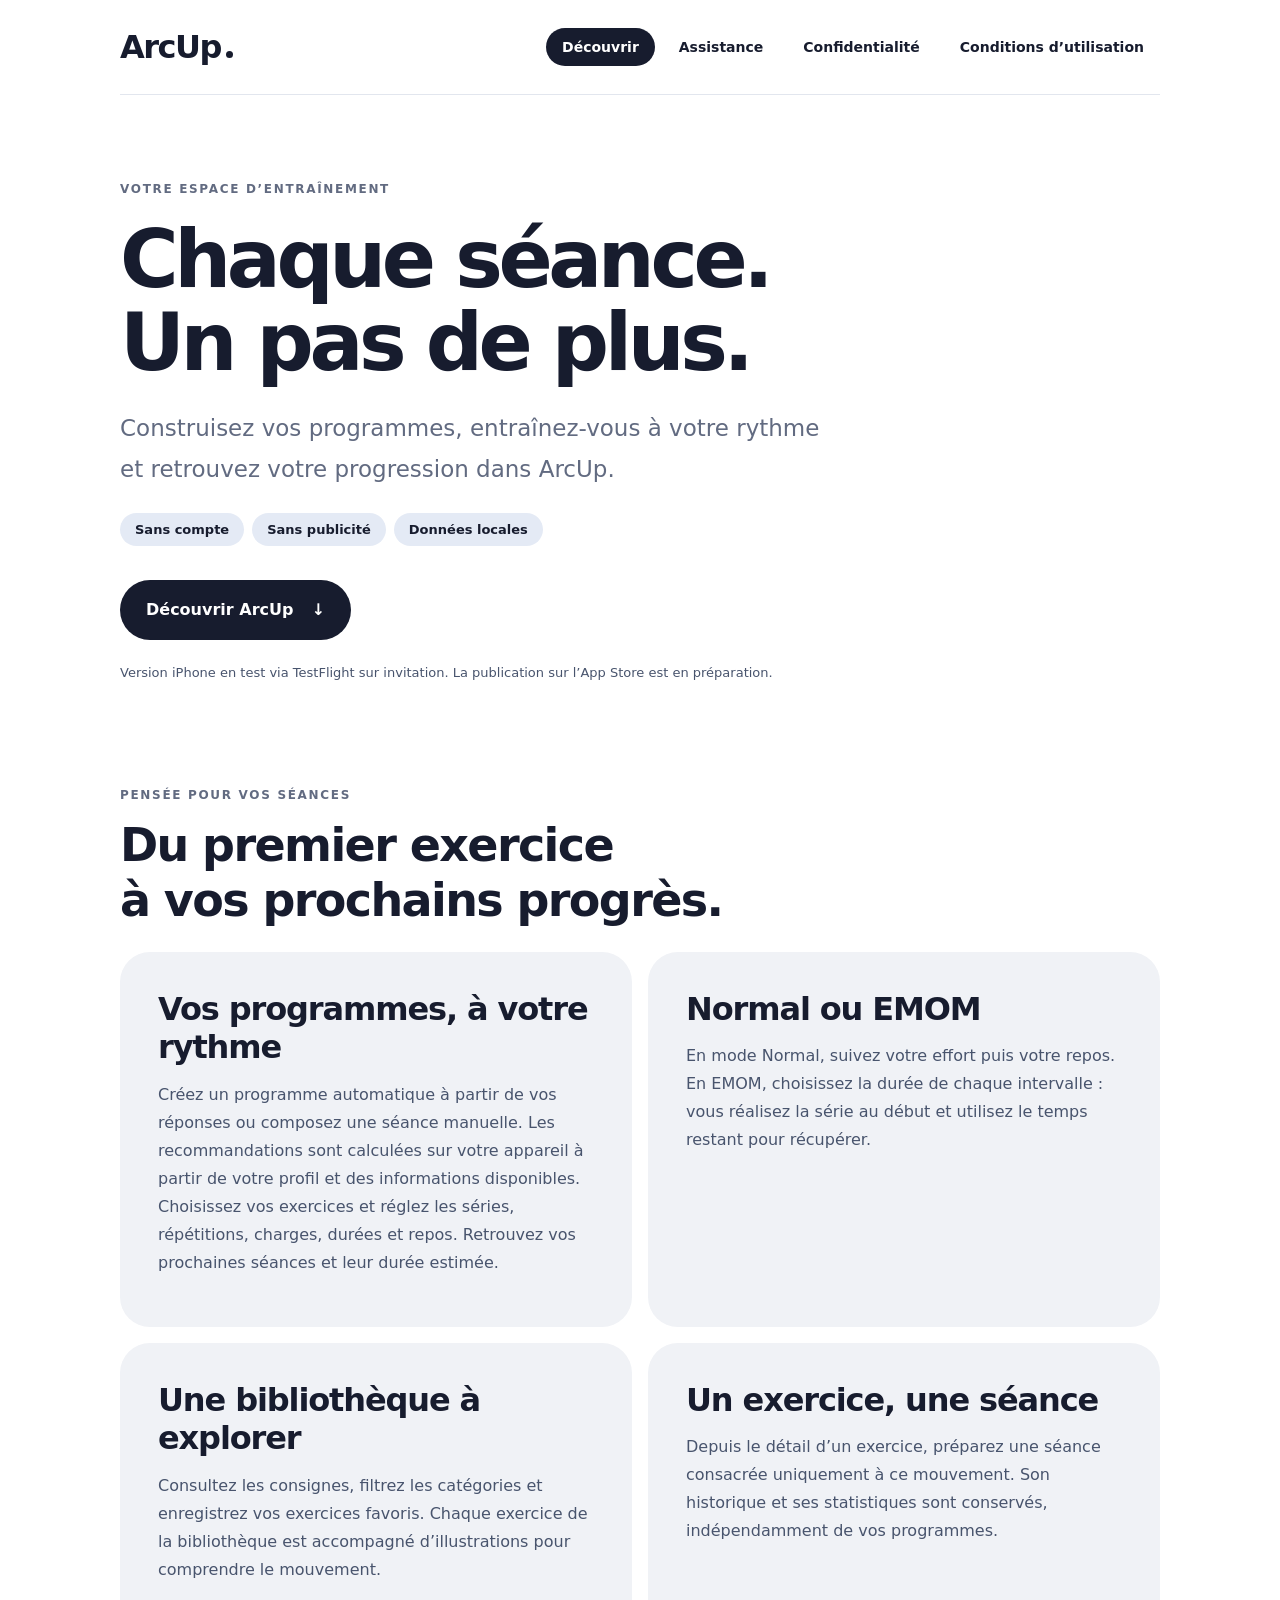
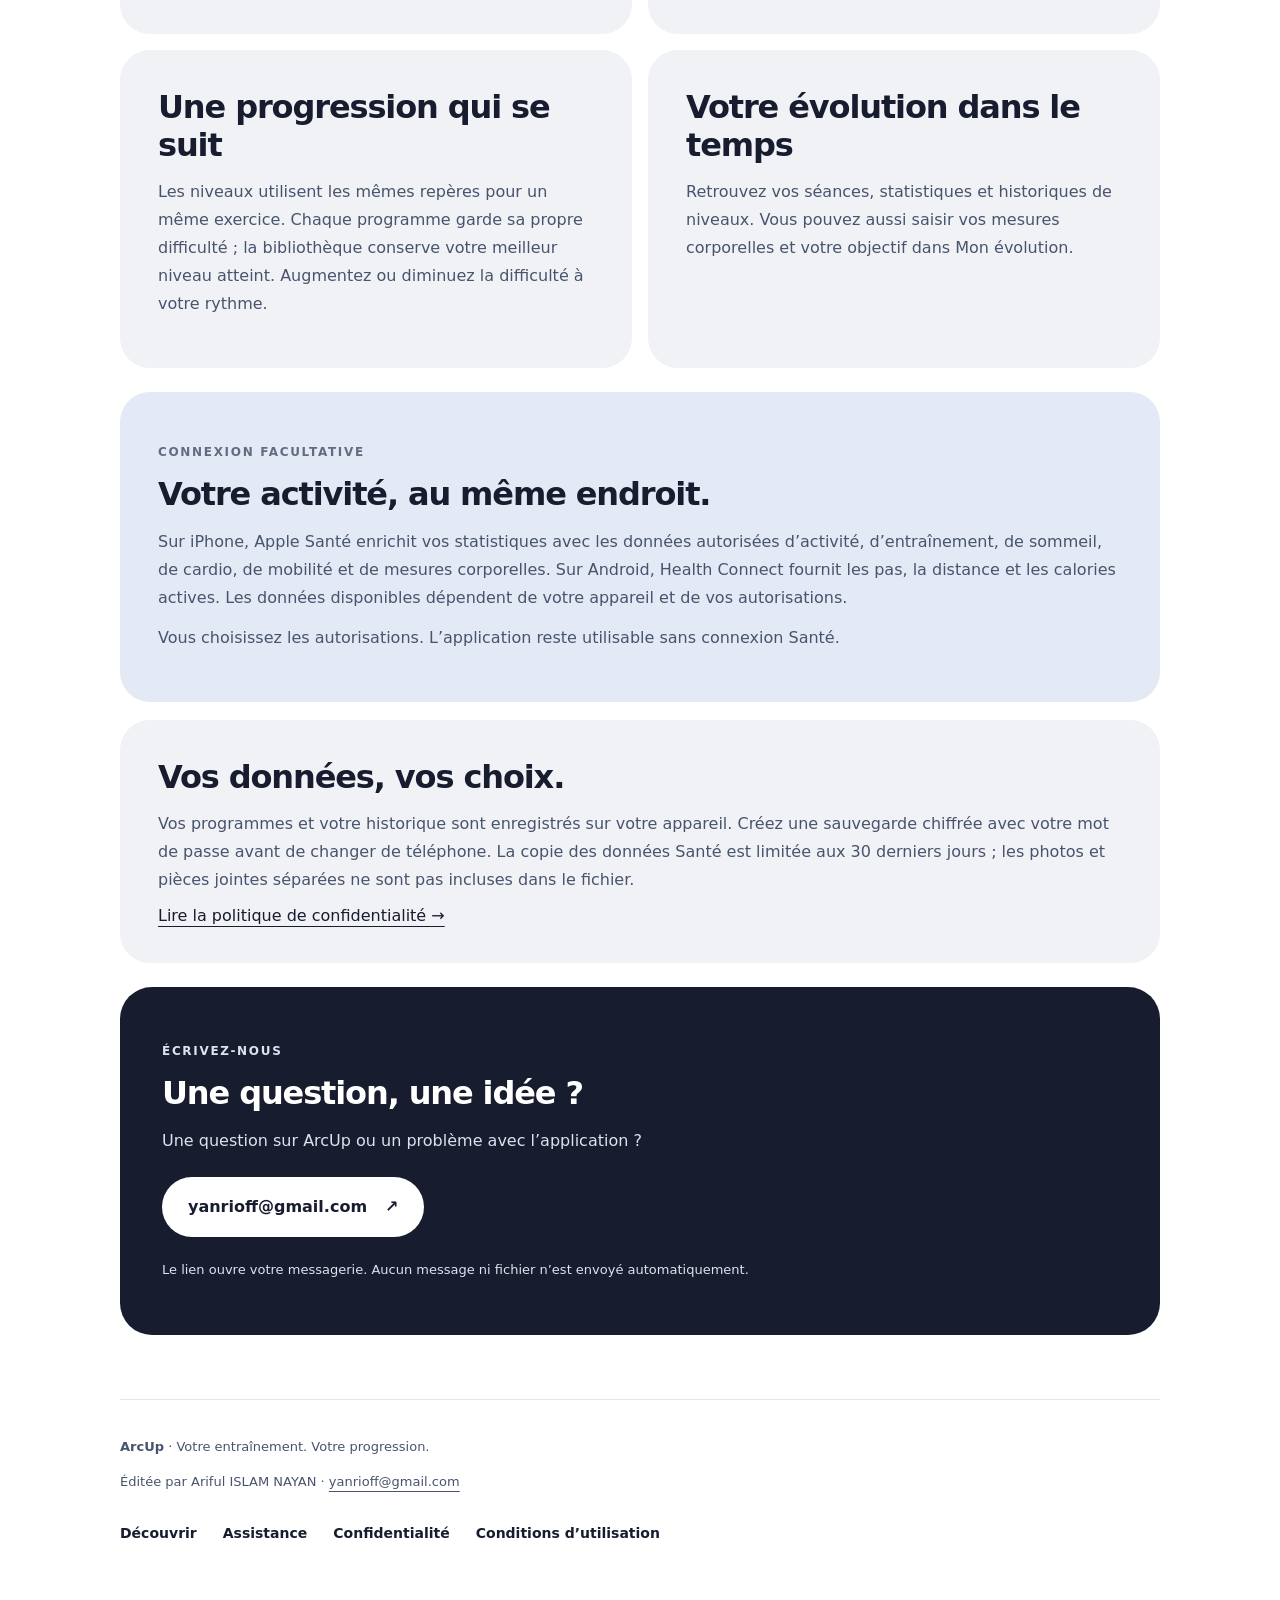
==== commit 98ddfe2d: "Actualiser la confidentialité et ajouter les conditions d’utilisation" ====
--- a/index.html
+++ b/index.html
@@ -1,5 +1,5 @@
 <!doctype html>
-<html lang="fr"><head><meta charset="utf-8"><meta name="viewport" content="width=device-width,initial-scale=1"><meta name="color-scheme" content="light"><meta name="referrer" content="strict-origin-when-cross-origin"><title>Votre entraînement, votre progression — ArcUp</title><meta name="description" content="Programmes, séances Normal et EMOM, exercices favoris et suivi de progression. Découvrez ArcUp, sans compte ni publicité."><link rel="stylesheet" href="style.css"></head><body><a class="skip" href="#contenu">Aller au contenu</a><header><a class="brand" href="index.html">ArcUp<span class="brand-dot" aria-hidden="true"></span></a><nav aria-label="Navigation principale"><a href="index.html" aria-current="page">Découvrir</a><a href="support.html">Assistance</a><a href="privacy.html">Confidentialité</a></nav></header><main id="contenu">
+<html lang="fr"><head><meta charset="utf-8"><meta name="viewport" content="width=device-width,initial-scale=1"><meta name="color-scheme" content="light"><meta name="referrer" content="strict-origin-when-cross-origin"><title>Votre entraînement, votre progression — ArcUp</title><meta name="description" content="Programmes, séances Normal et EMOM, exercices favoris et suivi de progression. Découvrez ArcUp, sans compte ni publicité."><link rel="stylesheet" href="style.css"></head><body><a class="skip" href="#contenu">Aller au contenu</a><header><a class="brand" href="index.html">ArcUp<span class="brand-dot" aria-hidden="true"></span></a><nav aria-label="Navigation principale"><a href="index.html" aria-current="page">Découvrir</a><a href="support.html">Assistance</a><a href="privacy.html">Confidentialité</a><a href="usage.html">Conditions d’utilisation</a></nav></header><main id="contenu">
 <section class="hero"><p class="eyebrow">Votre espace d’entraînement</p><h1>Chaque séance.<br>Un pas de plus.</h1><p class="intro">Construisez vos programmes, entraînez-vous à votre rythme et retrouvez votre progression dans ArcUp.</p><div class="pills"><span>Sans compte</span><span>Sans publicité</span><span>Données locales</span></div><a class="pill" href="#fonctionnalites">Découvrir ArcUp <span aria-hidden="true">↓</span></a><p class="small">Version iPhone en test via TestFlight sur invitation. La publication sur l’App Store est en préparation.</p></section>
 <div class="section-heading" id="fonctionnalites"><p class="eyebrow">Pensée pour vos séances</p><h2>Du premier exercice<br>à vos prochains progrès.</h2></div><div class="grid">
 <section class="card"><h2>Vos programmes, à votre rythme</h2><p>Créez un programme automatique à partir de vos réponses ou composez une séance manuelle. Les recommandations sont calculées sur votre appareil à partir de votre profil et des informations disponibles. Choisissez vos exercices et réglez les séries, répétitions, charges, durées et repos. Retrouvez vos prochaines séances et leur durée estimée.</p></section>
@@ -9,4 +9,4 @@
 <section class="card"><h2>Une progression qui se suit</h2><p>Les niveaux utilisent les mêmes repères pour un même exercice. Chaque programme garde sa propre difficulté ; la bibliothèque conserve votre meilleur niveau atteint. Augmentez ou diminuez la difficulté à votre rythme.</p></section>
 <section class="card"><h2>Votre évolution dans le temps</h2><p>Retrouvez vos séances, statistiques et historiques de niveaux. Vous pouvez aussi saisir vos mesures corporelles et votre objectif dans Mon évolution.</p></section></div>
 <section class="card tinted"><p class="eyebrow">Connexion facultative</p><h2>Votre activité, au même endroit.</h2><p>Sur iPhone, Apple Santé enrichit vos statistiques avec les données autorisées d’activité, d’entraînement, de sommeil, de cardio, de mobilité et de mesures corporelles. Sur Android, Health Connect fournit les pas, la distance et les calories actives. Les données disponibles dépendent de votre appareil et de vos autorisations.</p><p>Vous choisissez les autorisations. L’application reste utilisable sans connexion Santé.</p></section>
-<section class="card"><h2>Vos données, vos choix.</h2><p>Vos programmes et votre historique sont enregistrés sur votre appareil. Créez une sauvegarde chiffrée avec votre mot de passe avant de changer de téléphone. La copie des données Santé est limitée aux 30 derniers jours ; les photos et pièces jointes séparées ne sont pas incluses dans le fichier.</p><a href="privacy.html">Lire la politique de confidentialité →</a></section><section class="contact"><p class="eyebrow">Écrivez-nous</p><h2>Une question, une idée ?</h2><p>Une question sur ArcUp ou un problème avec l’application ?</p><a class="pill light" href="mailto:yanrioff@gmail.com?subject=Assistance%20ArcUp">yanrioff@gmail.com <span aria-hidden="true">↗</span></a><p class="small">Le lien ouvre votre messagerie. Aucun message ni fichier n’est envoyé automatiquement.</p></section></main><footer><p><strong>ArcUp</strong> · Votre entraînement. Votre progression.</p><p>Éditée par Ariful ISLAM NAYAN · <a href="mailto:yanrioff@gmail.com">yanrioff@gmail.com</a></p><nav aria-label="Liens utiles"><a href="index.html" aria-current="page">Découvrir</a><a href="support.html">Assistance</a><a href="privacy.html">Confidentialité</a></nav></footer></body></html>
+<section class="card"><h2>Vos données, vos choix.</h2><p>Vos programmes et votre historique sont enregistrés sur votre appareil. Créez une sauvegarde chiffrée avec votre mot de passe avant de changer de téléphone. La copie des données Santé est limitée aux 30 derniers jours ; les photos et pièces jointes séparées ne sont pas incluses dans le fichier.</p><a href="privacy.html">Lire la politique de confidentialité →</a></section><section class="contact"><p class="eyebrow">Écrivez-nous</p><h2>Une question, une idée ?</h2><p>Une question sur ArcUp ou un problème avec l’application ?</p><a class="pill light" href="mailto:yanrioff@gmail.com?subject=Assistance%20ArcUp">yanrioff@gmail.com <span aria-hidden="true">↗</span></a><p class="small">Le lien ouvre votre messagerie. Aucun message ni fichier n’est envoyé automatiquement.</p></section></main><footer><p><strong>ArcUp</strong> · Votre entraînement. Votre progression.</p><p>Éditée par Ariful ISLAM NAYAN · <a href="mailto:yanrioff@gmail.com">yanrioff@gmail.com</a></p><nav aria-label="Liens utiles"><a href="index.html" aria-current="page">Découvrir</a><a href="support.html">Assistance</a><a href="privacy.html">Confidentialité</a><a href="usage.html">Conditions d’utilisation</a></nav></footer></body></html>
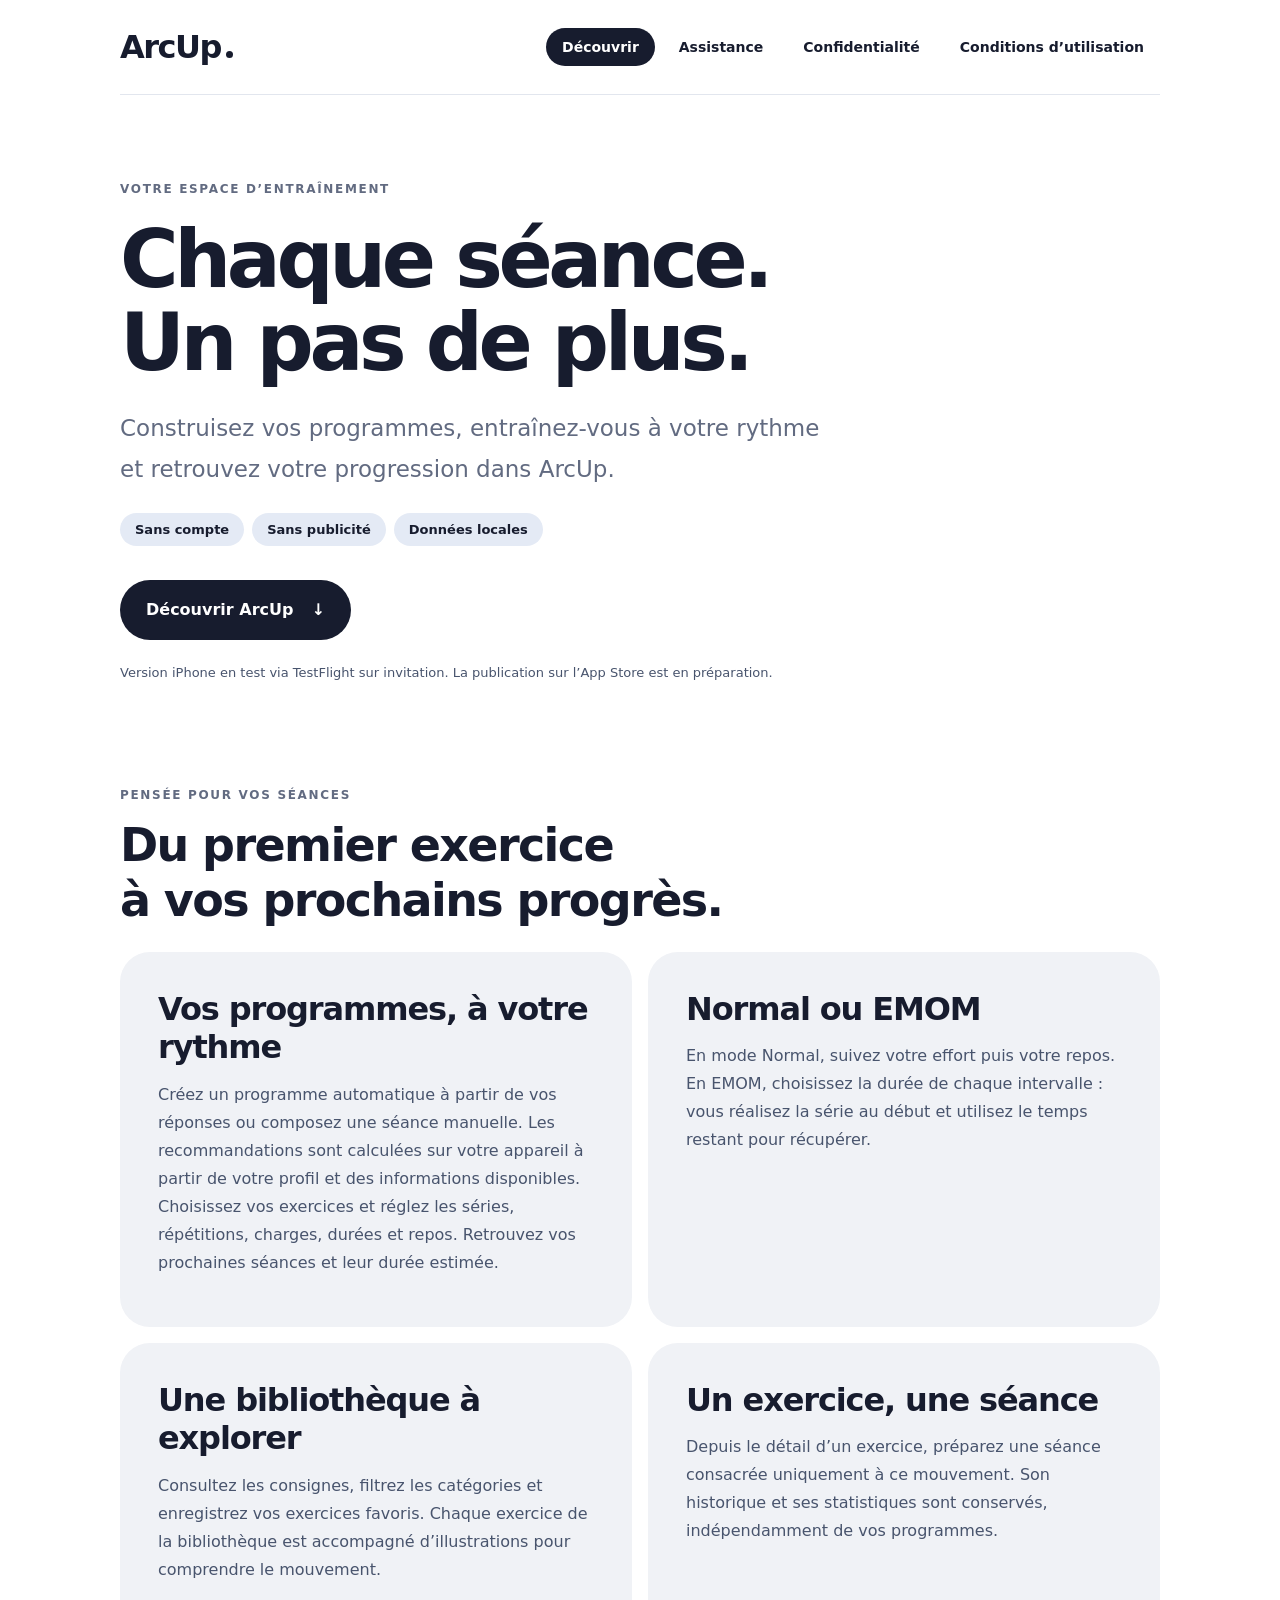
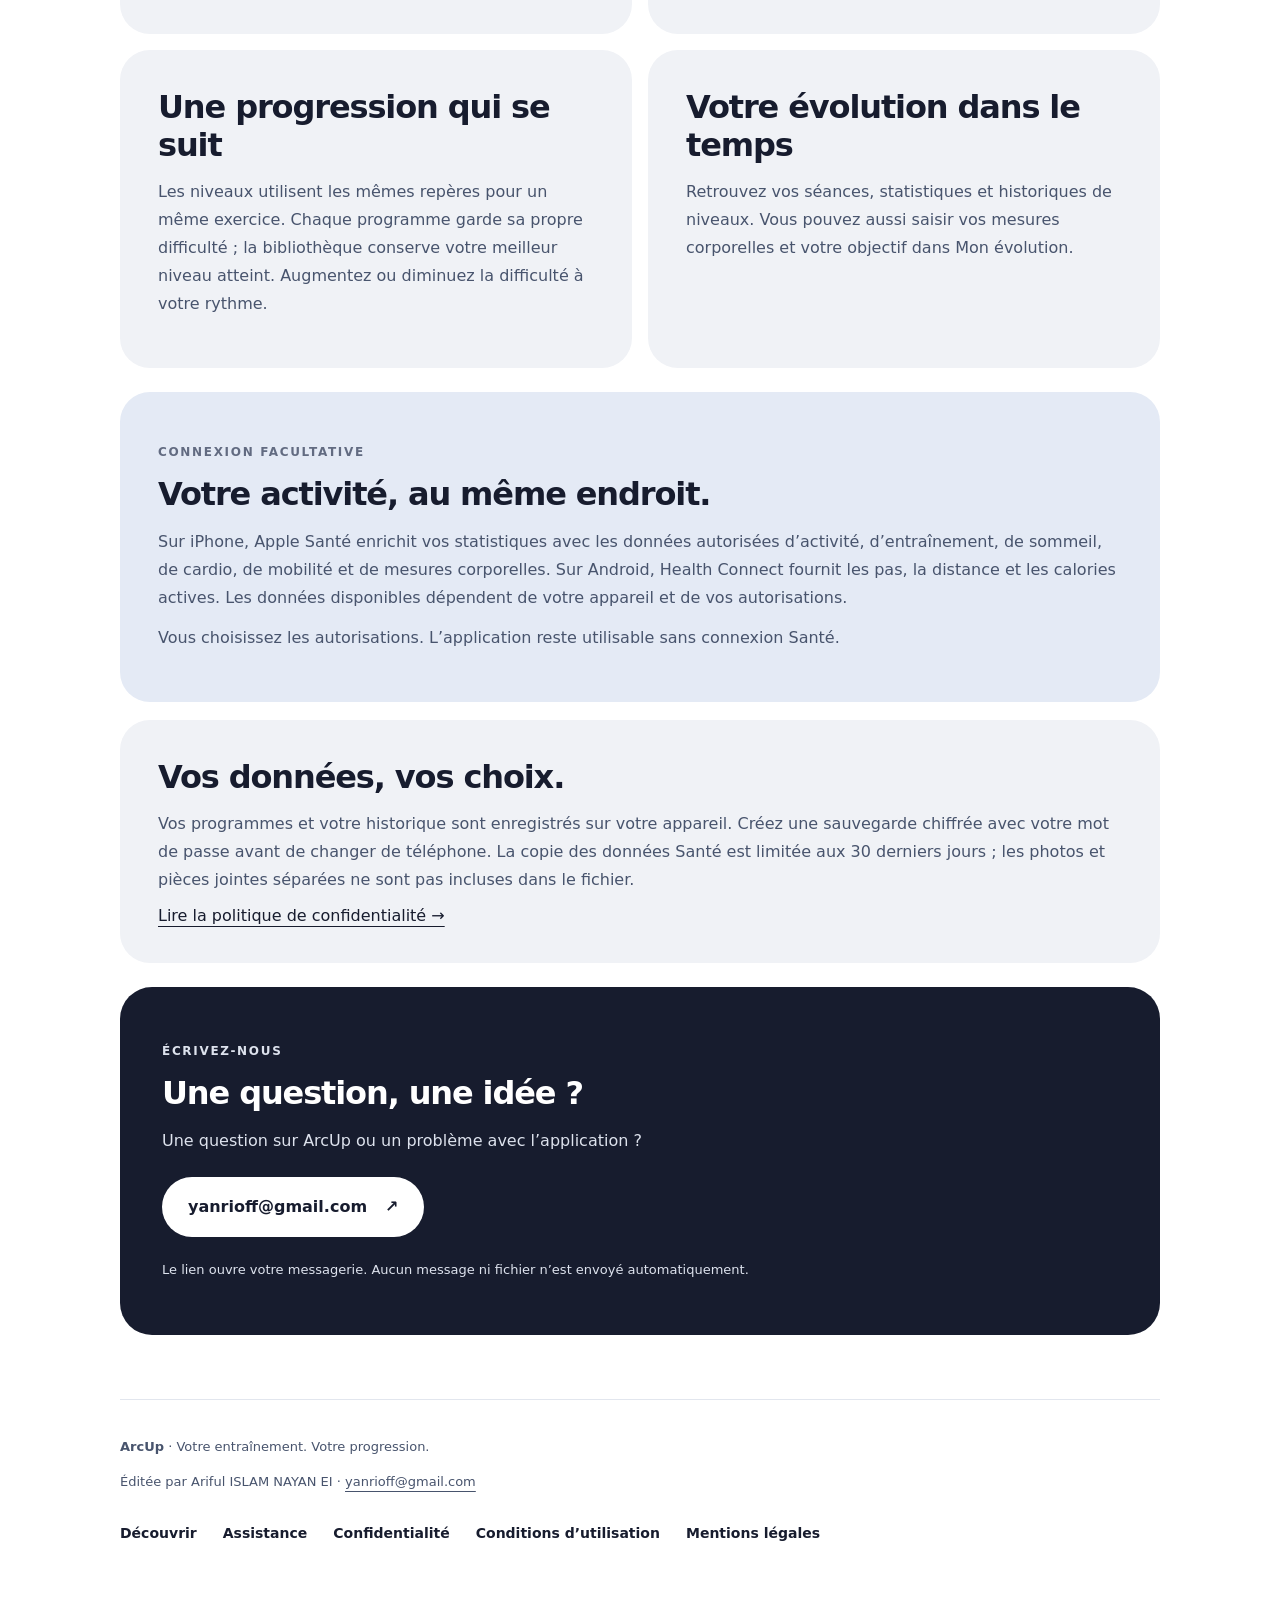
==== commit 058cc8c9: "Compléter les mentions légales et la conservation des demandes d’assistance" ====
--- a/index.html
+++ b/index.html
@@ -9,4 +9,4 @@
 <section class="card"><h2>Une progression qui se suit</h2><p>Les niveaux utilisent les mêmes repères pour un même exercice. Chaque programme garde sa propre difficulté ; la bibliothèque conserve votre meilleur niveau atteint. Augmentez ou diminuez la difficulté à votre rythme.</p></section>
 <section class="card"><h2>Votre évolution dans le temps</h2><p>Retrouvez vos séances, statistiques et historiques de niveaux. Vous pouvez aussi saisir vos mesures corporelles et votre objectif dans Mon évolution.</p></section></div>
 <section class="card tinted"><p class="eyebrow">Connexion facultative</p><h2>Votre activité, au même endroit.</h2><p>Sur iPhone, Apple Santé enrichit vos statistiques avec les données autorisées d’activité, d’entraînement, de sommeil, de cardio, de mobilité et de mesures corporelles. Sur Android, Health Connect fournit les pas, la distance et les calories actives. Les données disponibles dépendent de votre appareil et de vos autorisations.</p><p>Vous choisissez les autorisations. L’application reste utilisable sans connexion Santé.</p></section>
-<section class="card"><h2>Vos données, vos choix.</h2><p>Vos programmes et votre historique sont enregistrés sur votre appareil. Créez une sauvegarde chiffrée avec votre mot de passe avant de changer de téléphone. La copie des données Santé est limitée aux 30 derniers jours ; les photos et pièces jointes séparées ne sont pas incluses dans le fichier.</p><a href="privacy.html">Lire la politique de confidentialité →</a></section><section class="contact"><p class="eyebrow">Écrivez-nous</p><h2>Une question, une idée ?</h2><p>Une question sur ArcUp ou un problème avec l’application ?</p><a class="pill light" href="mailto:yanrioff@gmail.com?subject=Assistance%20ArcUp">yanrioff@gmail.com <span aria-hidden="true">↗</span></a><p class="small">Le lien ouvre votre messagerie. Aucun message ni fichier n’est envoyé automatiquement.</p></section></main><footer><p><strong>ArcUp</strong> · Votre entraînement. Votre progression.</p><p>Éditée par Ariful ISLAM NAYAN · <a href="mailto:yanrioff@gmail.com">yanrioff@gmail.com</a></p><nav aria-label="Liens utiles"><a href="index.html" aria-current="page">Découvrir</a><a href="support.html">Assistance</a><a href="privacy.html">Confidentialité</a><a href="usage.html">Conditions d’utilisation</a></nav></footer></body></html>
+<section class="card"><h2>Vos données, vos choix.</h2><p>Vos programmes et votre historique sont enregistrés sur votre appareil. Créez une sauvegarde chiffrée avec votre mot de passe avant de changer de téléphone. La copie des données Santé est limitée aux 30 derniers jours ; les photos et pièces jointes séparées ne sont pas incluses dans le fichier.</p><a href="privacy.html">Lire la politique de confidentialité →</a></section><section class="contact"><p class="eyebrow">Écrivez-nous</p><h2>Une question, une idée ?</h2><p>Une question sur ArcUp ou un problème avec l’application ?</p><a class="pill light" href="mailto:yanrioff@gmail.com?subject=Assistance%20ArcUp">yanrioff@gmail.com <span aria-hidden="true">↗</span></a><p class="small">Le lien ouvre votre messagerie. Aucun message ni fichier n’est envoyé automatiquement.</p></section></main><footer><p><strong>ArcUp</strong> · Votre entraînement. Votre progression.</p><p>Éditée par Ariful ISLAM NAYAN EI · <a href="mailto:yanrioff@gmail.com">yanrioff@gmail.com</a></p><nav aria-label="Liens utiles"><a href="index.html" aria-current="page">Découvrir</a><a href="support.html">Assistance</a><a href="privacy.html">Confidentialité</a><a href="usage.html">Conditions d’utilisation</a><a href="legal.html">Mentions légales</a></nav></footer></body></html>
